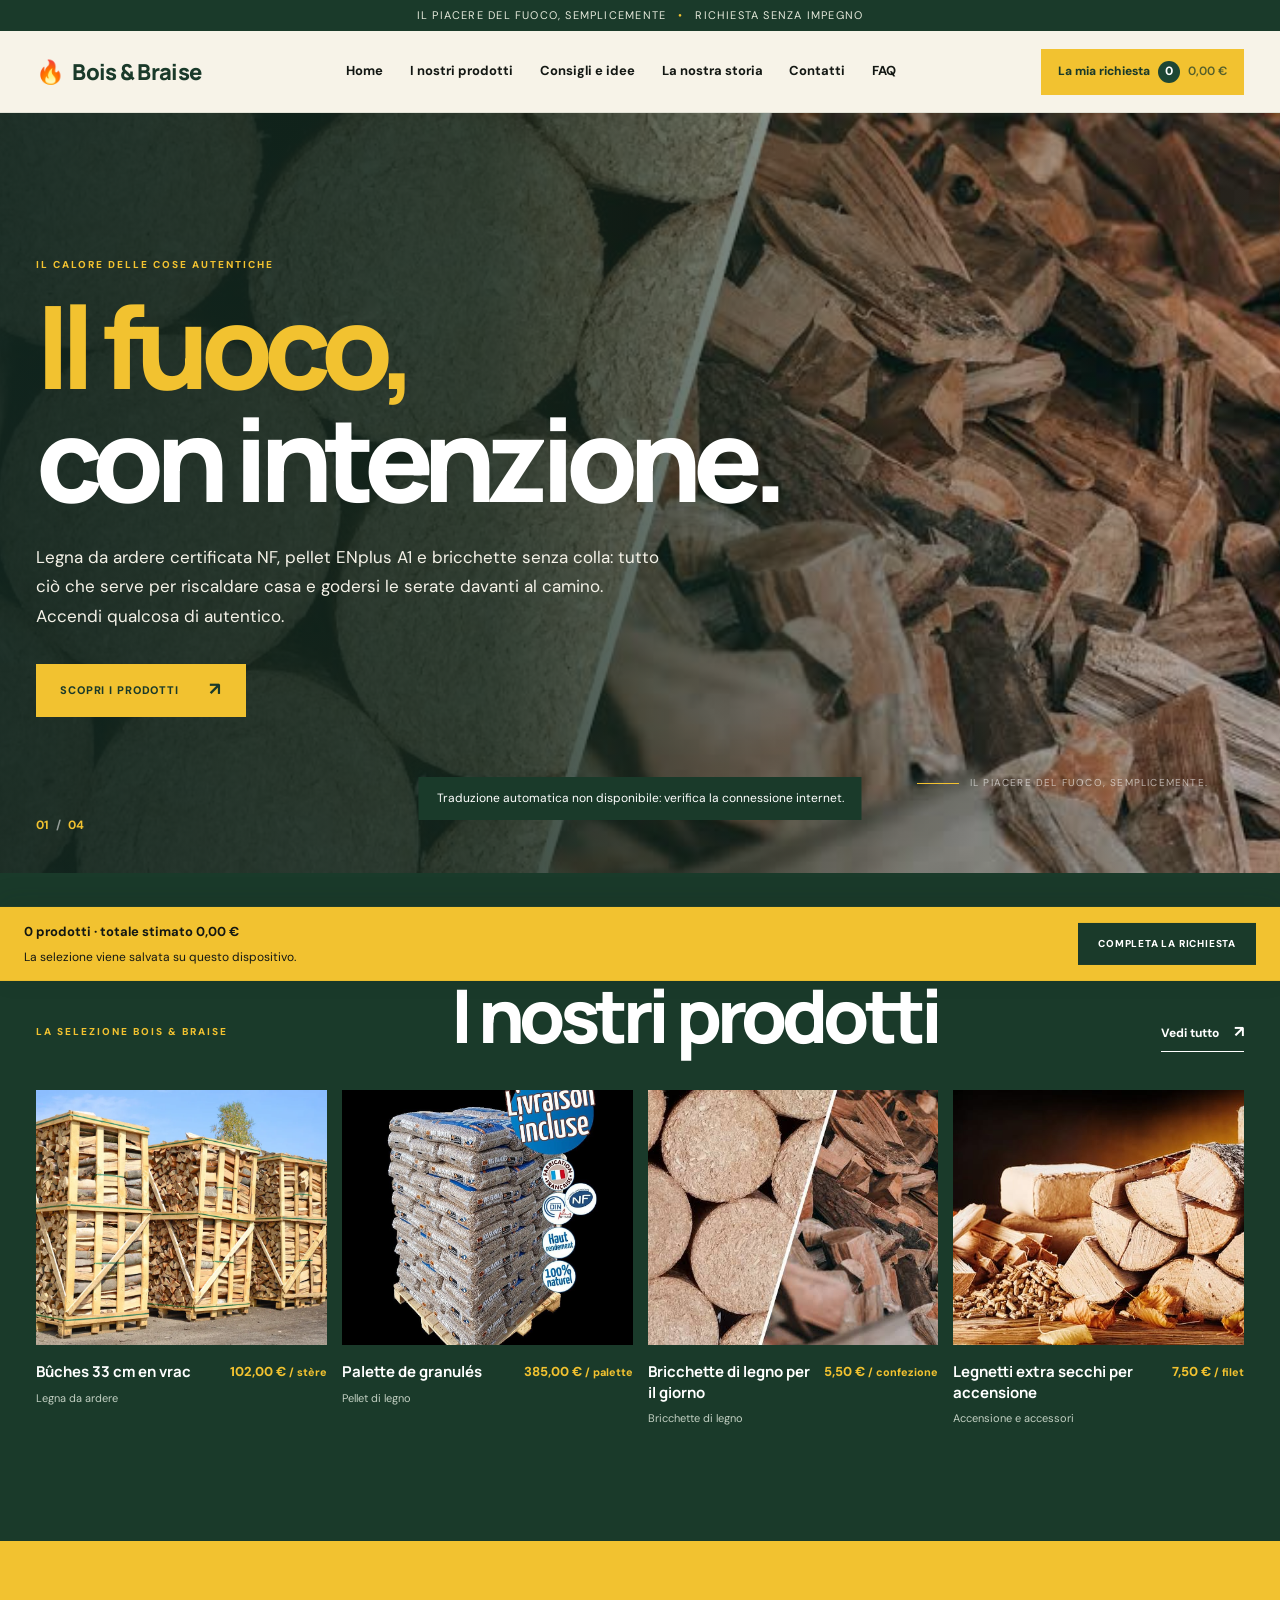
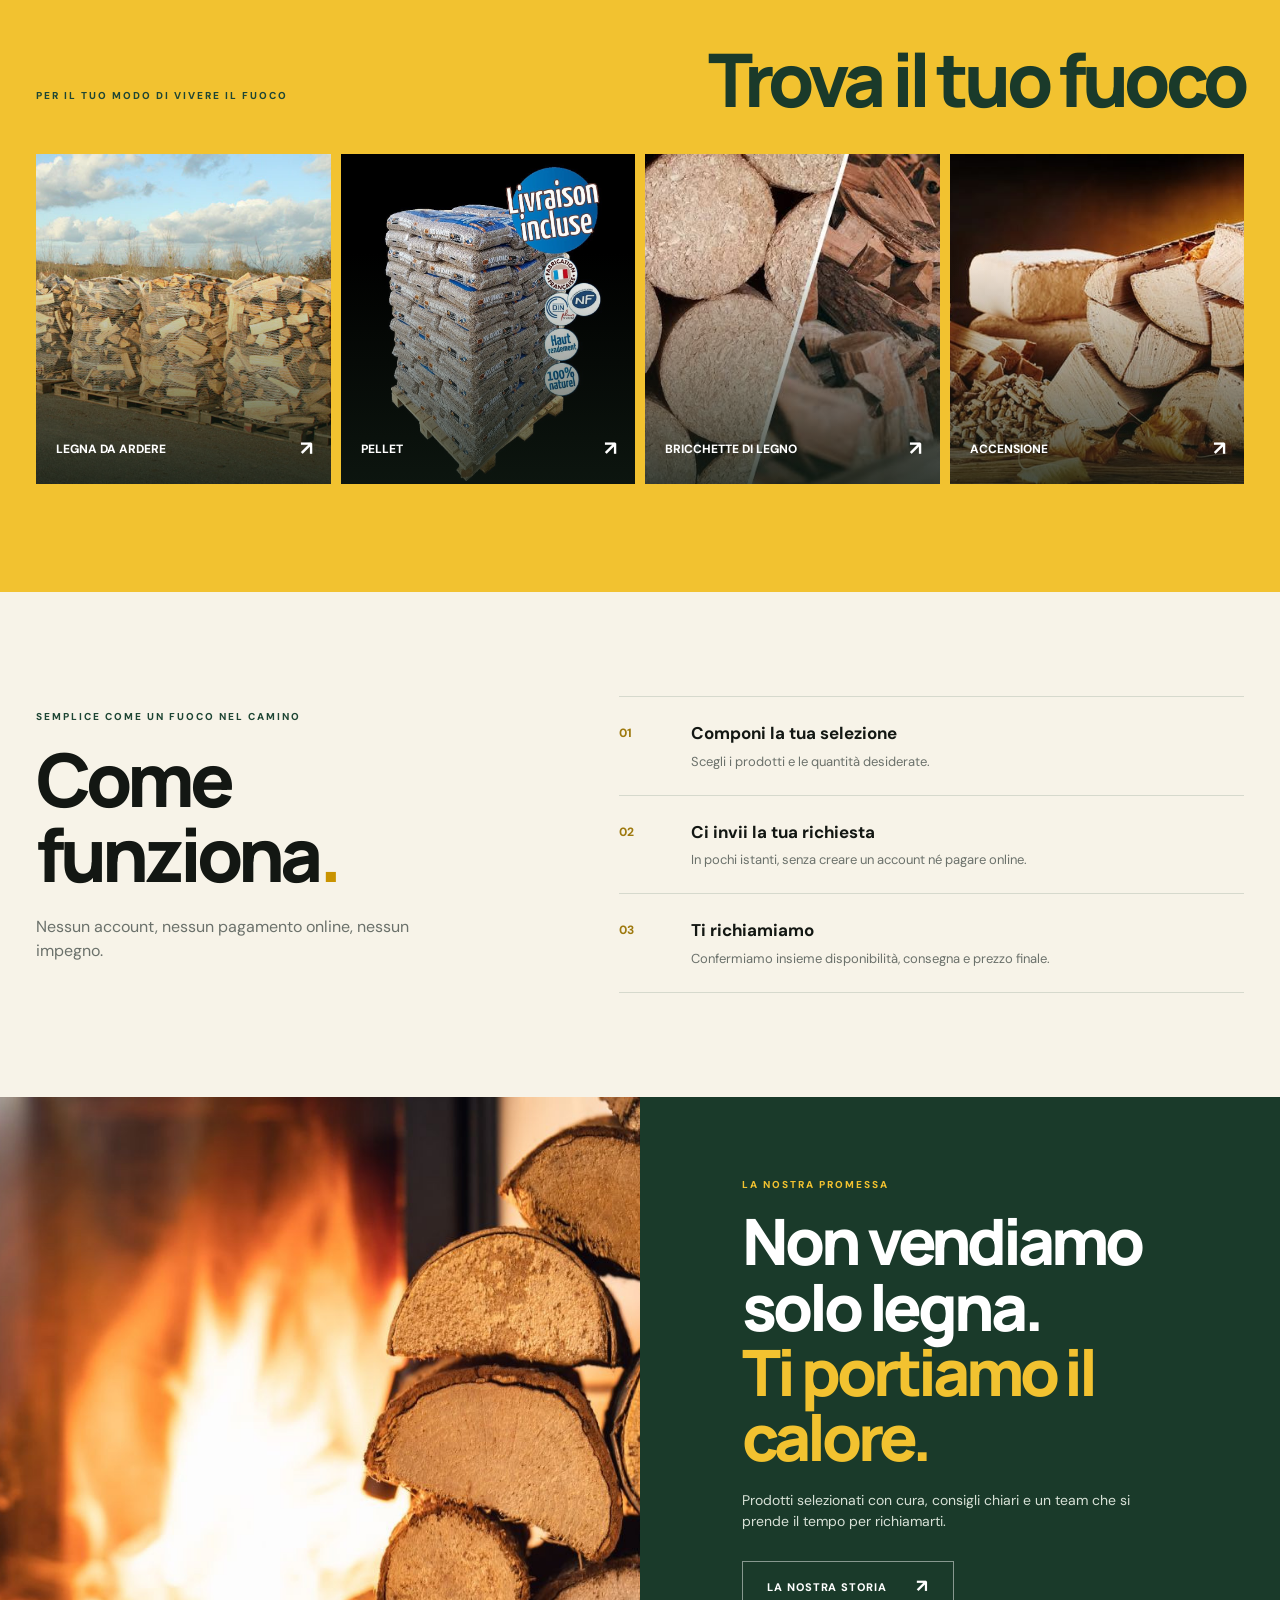
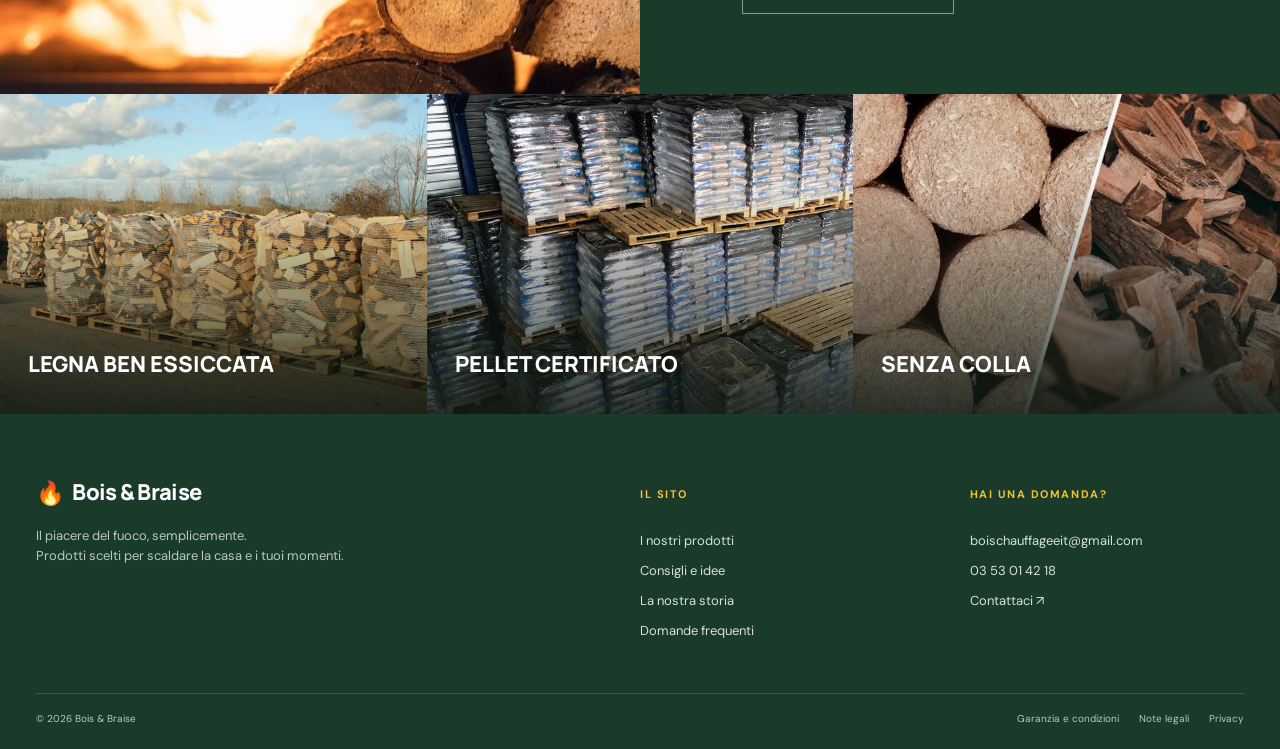
==== index.html @ 017bb66e "Add files via upload" ====
<!doctype html>
<html lang="fr">
<head>
  <meta charset="utf-8">
  <meta name="viewport" content="width=device-width, initial-scale=1">
  <meta name="theme-color" content="#1e4634">
  <meta name="description" content="Bois & Braise : bois de chauffage certifié NF, granulés ENplus A1, bûches densifiées sans colle. Composez votre demande, nous vous rappelons.">
  <title>Bois & Braise — Le feu, avec intention</title>
  <link rel="preconnect" href="https://fonts.googleapis.com">
  <link rel="preconnect" href="https://fonts.gstatic.com" crossorigin>
  <link href="https://fonts.googleapis.com/css2?family=DM+Sans:wght@400;500;600;700;800&family=Manrope:wght@400;500;600;700;800&display=swap" rel="stylesheet">
  <link rel="stylesheet" href="style.css">
</head>
<body data-page="home">
  <div class="announcement">Le bon feu, tout simplement <span>•</span> Demande sans engagement</div>
  <header class="site-header">
    <a class="brand" href="index.html" aria-label="Bois & Braise, accueil"><span class="brand-flame">🔥</span><span>Bois & Braise</span></a>
    <button class="menu-toggle" aria-label="Ouvrir le menu" aria-expanded="false">☰</button>
    <nav class="main-nav" aria-label="Navigation principale">
      <a href="index.html" data-route="home">Accueil</a><a href="catalogue.html" data-route="catalogue">Nos produits</a><a href="conseils.html" data-route="conseils">Conseils & recettes</a><a href="histoire.html" data-route="histoire">Notre histoire</a><a href="contact.html" data-route="contact">Contact</a><a href="faq.html" data-route="faq">FAQ</a>
    </nav>
    <button class="request-button" data-open-request>Ma demande <span data-cart-count>0</span><span class="request-total" data-cart-total>0,00 €</span></button>
  </header>
  <main id="app" data-view="home">
    <section class="home-hero">
      <div class="home-hero-image"></div><div class="home-hero-shade"></div>
      <div class="hero-content wrap">
        <p class="eyebrow eyebrow-yellow">Le goût des choses vraies</p>
        <h1><span>Le feu,</span><br>avec intention.</h1>
        <p class="hero-copy">Bois de chauffage certifié NF, granulés ENplus A1, bûches densifiées sans colle : tout pour chauffer votre maison et profiter de vos soirées au coin du feu. Allumer quelque chose de vrai.</p>
        <a class="button button-yellow" href="catalogue.html">Voir nos produits <span>↗</span></a>
        <div class="hero-note"><span class="hero-note-line"></span>Le bon feu, tout simplement.</div>
      </div>
      <div class="hero-index">01 <span>/</span> 04</div>
    </section>
    <section class="featured-section section-green">
      <div class="wrap">
        <div class="section-heading heading-light"><p class="eyebrow eyebrow-yellow">Sélection Bois & Braise</p><h2>Nos produits</h2><a href="catalogue.html" class="text-link">Tout voir <span>↗</span></a></div>
        <div class="featured-grid" data-featured></div>
      </div>
    </section>
    <section class="categories-section section-yellow">
      <div class="wrap"><div class="section-heading"><p class="eyebrow">Selon votre façon de vivre le feu</p><h2>Trouvez votre feu</h2></div>
        <div class="category-grid">
          <a class="category-tile" href="catalogue.html?categorie=bois"><img src="images/pallettes.jpg" alt="Bûches de bois empilées près d'un feu" loading="lazy"><span>Bois de chauffage <b>↗</b></span></a>
          <a class="category-tile" href="catalogue.html?categorie=granules"><img src="images/10f257ce-9b29-49ee-a8a4-07ee7c95473d.jfif" alt="Granulés de bois en sac" loading="lazy"><span>Granulés <b>↗</b></span></a>
          <a class="category-tile" href="catalogue.html?categorie=densifie"><img src="images/images (9).jfif" alt="Bricchette densificate e legna da ardere" loading="lazy"><span>Bûches densifiées <b>↗</b></span></a>
          <a class="category-tile" href="catalogue.html?categorie=allumage"><img src="images/0f726f19-8251-444e-8aa5-f65d324781d1.jfif" alt="Bois d'allumage sec" loading="lazy"><span>Allumage <b>↗</b></span></a>
        </div>
      </div>
    </section>
    <section class="how-section section-beige"><div class="wrap how-grid"><div><p class="eyebrow">Simple comme un feu de cheminée</p><h2>Comment<br>ça marche<span class="yellow-period">.</span></h2><p class="muted">Aucun compte à créer, aucun paiement en ligne, aucun engagement.</p></div><div class="steps"><article><span>01</span><div><h3>Vous composez votre sélection</h3><p>Choisissez vos produits et les quantités souhaitées.</p></div></article><article><span>02</span><div><h3>Vous nous envoyez votre demande</h3><p>En quelques instants, sans créer de compte ni payer en ligne.</p></div></article><article><span>03</span><div><h3>Nous vous rappelons</h3><p>Nous confirmons ensemble disponibilité, livraison et prix final.</p></div></article></div></div></section>
    <section class="story-band section-green"><div class="story-photo"><img src="images/chene.jpg" alt="Flammes dans une cheminée" loading="lazy"></div><div class="story-copy"><p class="eyebrow eyebrow-yellow">Notre promesse</p><h2>Nous ne vendons pas seulement du bois.<br><span>Nous vous apportons la chaleur.</span></h2><p>Des produits sélectionnés avec soin, des conseils sans détour et une équipe qui prend le temps de vous rappeler.</p><a class="button button-outline" href="histoire.html">Notre histoire <span>↗</span></a></div></section>
    <section class="proof-strip"><article style="--proof-image:url('images/pallettes.jpg')"><span>Bois bien sec</span><p>Un taux d'humidité maîtrisé, pour un feu efficace.</p></article><article style="--proof-image:url('images/05c69ff2-a266-4863-8eaf-58d30fbf2f75.jfif')"><span>Granulés certifiés</span><p>La qualité ENplus A1 pour une chaleur régulière.</p></article><article style="--proof-image:url('images/images (9).jfif')"><span>Sans colle</span><p>Des bûches densifiées pensées pour brûler proprement.</p></article></section>
  </main>
  <footer class="site-footer"><div class="wrap footer-grid"><div class="footer-brand"><a class="brand brand-light" href="index.html"><span class="brand-flame">🔥</span><span>Bois & Braise</span></a><p>Le bon feu, tout simplement.<br>Des produits choisis pour réchauffer vos maisons et vos moments.</p></div><div><h3>Le site</h3><a href="catalogue.html">Nos produits</a><a href="conseils.html">Conseils & recettes</a><a href="histoire.html">Notre histoire</a><a href="faq.html">Questions fréquentes</a></div><div><h3>Une question ?</h3><a href="mailto:boischauffageeit@gmail.com">boischauffageeit@gmail.com</a><a href="tel:+33353014218">03 53 01 42 18</a><a href="contact.html">Nous contacter ↗</a></div></div><div class="wrap footer-bottom"><span>© 2026 Bois & Braise</span><div><a href="garantie.html">Garantie & conditions</a><a href="mentions-legales.html">Mentions légales</a><a href="confidentialite.html">Confidentialité</a></div></div></footer>
  <script src="script.js" defer></script>
</body>
</html>
---- style.css ----
@import url('https://fonts.googleapis.com/css2?family=DM+Sans:wght@400;500;600;700;800&family=Manrope:wght@400;500;600;700;800&display=swap');
:root{--forest:#1e4634;--forest-dark:#1a3a2a;--moss:#315b44;--mustard:#f2c230;--mustard-bright:#f5c242;--beige:#f7f3e8;--beige-deep:#ebe4d3;--white:#fffdf8;--ink:#131713;--muted:#6b716b;--line:#deded3;--serif:'Manrope',sans-serif;--sans:'DM Sans',sans-serif;--shadow:0 12px 36px #15271d18;--wrap:1320px}*{box-sizing:border-box}html{scroll-behavior:smooth;scroll-padding-top:104px}body{margin:0;background:var(--beige);color:var(--ink);font:16px/1.55 var(--sans);-webkit-font-smoothing:antialiased}button,input,select,textarea{font:inherit}button,a{-webkit-tap-highlight-color:transparent}a{color:inherit;text-decoration:none}img{display:block;width:100%;height:auto}.wrap{width:min(var(--wrap),calc(100% - 72px));margin-inline:auto}.announcement{height:31px;background:var(--forest-dark);color:#e5e9db;display:flex;align-items:center;justify-content:center;gap:12px;font-size:11px;letter-spacing:.11em;text-transform:uppercase}.announcement span{color:var(--mustard)}.site-header{height:82px;padding:0 max(36px,calc((100vw - var(--wrap))/2));position:sticky;top:0;z-index:20;background:var(--beige);display:flex;align-items:center;justify-content:space-between;border-bottom:1px solid #1e463419;gap:22px}.brand{display:inline-flex;align-items:center;gap:8px;font:800 22px/1 var(--serif);letter-spacing:-.7px;color:var(--forest-dark);white-space:nowrap}.brand-flame{font-size:23px}.main-nav{display:flex;align-items:center;gap:clamp(15px,2.1vw,33px)}.main-nav a{font-size:13px;font-weight:700;white-space:nowrap;position:relative;padding:8px 0}.main-nav a:after{content:'';position:absolute;bottom:2px;left:0;width:0;height:2px;background:var(--mustard);transition:width .2s}.main-nav a:hover:after,.main-nav a.active:after{width:100%}.request-button{border:0;background:var(--mustard);color:var(--forest-dark);height:46px;padding:0 17px;display:flex;align-items:center;gap:8px;font-size:12px;font-weight:800;cursor:pointer;white-space:nowrap}.request-button [data-cart-count]{min-width:22px;height:22px;border-radius:50%;display:grid;place-items:center;background:var(--forest);color:white}.request-total{font-weight:600;opacity:.72}.menu-toggle{display:none;border:0;background:transparent;font-size:23px;color:var(--forest);cursor:pointer}.home-hero{position:relative;min-height:min(760px,calc(100svh - 113px));background:var(--forest-dark);color:white;overflow:hidden;display:flex;align-items:center}.home-hero-image,.home-hero-shade{position:absolute;inset:0}.home-hero-image{background:url('images/images (9).jfif') center 53%/cover}.home-hero-shade{background:linear-gradient(90deg,#11261fee 0%,#13271dd9 38%,#13271d59 72%,#13271d26 100%)}.hero-content{position:relative;z-index:1;padding-block:100px 112px;animation:rise .75s both}.eyebrow{font-size:10px;font-weight:800;text-transform:uppercase;letter-spacing:.2em;color:var(--forest);margin:0 0 16px}.eyebrow-yellow{color:var(--mustard)}.hero-content h1{font:800 clamp(64px,9vw,132px)/.98 var(--serif);letter-spacing:-.075em;margin:0 0 28px;max-width:900px}.hero-content h1 span{color:var(--mustard)}.hero-copy{font-size:17px;line-height:1.75;color:#f5f2e8;max-width:630px;margin:0 0 32px}.button{min-height:53px;padding:0 24px;display:inline-flex;justify-content:center;align-items:center;gap:30px;font-size:11px;font-weight:800;text-transform:uppercase;letter-spacing:.08em;transition:transform .2s,background .2s}.button:hover{transform:translateY(-2px)}.button-yellow{background:var(--mustard);color:var(--forest-dark)}.button-yellow:hover{background:#ffda5c}.button-outline{border:1px solid #ffffff79;color:white}.button-outline:hover{background:#ffffff12}.button span{font-size:18px}.hero-note{position:absolute;right:36px;bottom:38px;color:#fff9;font-size:10px;text-transform:uppercase;letter-spacing:.12em;display:flex;align-items:center;gap:11px}.hero-note-line{height:1px;width:42px;background:var(--mustard)}.hero-index{position:absolute;bottom:38px;left:max(36px,calc((100vw - var(--wrap))/2));font-size:12px;font-weight:700;color:var(--mustard)}.hero-index span{color:#fff8;margin:0 4px}.section-green{background:var(--forest-dark);color:#fff}.section-yellow{background:var(--mustard);color:var(--forest-dark)}.section-beige{background:var(--beige)}.featured-section,.categories-section,.how-section{padding:104px 0}.section-heading{display:flex;align-items:end;justify-content:space-between;gap:20px;margin-bottom:38px}.section-heading h2,.how-grid h2,.story-copy h2,.page-title{font:800 clamp(40px,6vw,74px)/1.02 var(--serif);letter-spacing:-.065em;margin:0}.heading-light h2{color:#fff}.section-heading .eyebrow{margin-bottom:13px}.text-link{font-weight:800;font-size:12px;border-bottom:1px solid currentColor;padding-bottom:7px}.text-link span{margin-left:12px;font-size:16px}.featured-grid{display:grid;grid-template-columns:repeat(4,minmax(0,1fr));gap:15px}.feature-card{display:flex;flex-direction:column;min-width:0}.feature-image{height:255px;overflow:hidden;background:#d9d4c7}.feature-image img{height:100%;object-fit:cover;transition:transform .6s}.feature-card:hover img{transform:scale(1.045)}.feature-card-info{padding:17px 0 3px;display:flex;justify-content:space-between;align-items:start;gap:12px}.feature-card h3{margin:0;color:white;font:700 15px/1.35 var(--serif)}.feature-price{color:var(--mustard);font-size:13px;font-weight:800;white-space:nowrap}.feature-card p{color:#c3d0c3;font-size:11px;margin:7px 0}.categories-section{padding:100px 0 108px}.category-grid{display:grid;grid-template-columns:repeat(4,minmax(0,1fr));gap:10px;margin-top:38px}.category-tile{height:330px;position:relative;overflow:hidden;background:var(--forest)}.category-tile:after{content:'';position:absolute;inset:30% 0 0;background:linear-gradient(transparent,#101b13c9)}.category-tile img{height:100%;object-fit:cover;transition:transform .55s}.category-tile:hover img{transform:scale(1.05)}.category-tile span{position:absolute;left:20px;right:18px;bottom:20px;z-index:1;display:flex;justify-content:space-between;align-items:center;text-transform:uppercase;font-size:12px;font-weight:800;color:#fff}.category-tile b{font-size:20px}.how-grid{display:grid;grid-template-columns:.85fr 1.15fr;gap:10%;align-items:center}.how-grid h2{margin-bottom:23px}.yellow-period{color:#c99300}.muted{color:var(--muted);max-width:390px}.steps article{display:grid;grid-template-columns:55px 1fr;gap:17px;padding:23px 0;border-bottom:1px solid #1e463426}.steps article:first-child{border-top:1px solid #1e463426}.steps article>span{font-size:12px;font-weight:800;color:#9e790e;padding-top:4px}.steps h3{font-size:17px;margin:0 0 5px}.steps p{font-size:13px;color:var(--muted);margin:0}.story-band{display:grid;grid-template-columns:1fr 1fr;min-height:570px}.story-photo{min-height:480px;overflow:hidden}.story-photo img{height:100%;object-fit:cover}.story-copy{padding:80px clamp(35px,8vw,130px);align-self:center}.story-copy h2{font-size:clamp(37px,5vw,64px);color:white;margin-bottom:20px}.story-copy h2 span{color:var(--mustard)}.story-copy>p:not(.eyebrow){color:#d8e1d7;font-size:14px;max-width:440px;margin:0 0 28px}.proof-strip{display:grid;grid-template-columns:repeat(3,1fr)}.proof-strip article{min-height:320px;padding:28px;display:flex;flex-direction:column;justify-content:end;color:#fff;position:relative;isolation:isolate;overflow:hidden;background:#1a3a2a}.proof-strip article:before,.proof-strip article:after{content:'';position:absolute;inset:0;z-index:-1}.proof-strip article:before{background:var(--proof-image) center/cover;transition:transform .5s}.proof-strip article:after{background:linear-gradient(0deg,#101911dc,#10191108 72%)}.proof-strip article:hover:before{transform:scale(1.04)}.proof-strip span{font:800 22px var(--serif);text-transform:uppercase}.proof-strip p{margin:7px 0 0;max-height:0;opacity:0;overflow:hidden;transition:.25s;font-size:13px}.proof-strip article:hover p{max-height:55px;opacity:1}.site-footer{background:var(--forest-dark);color:#e1e9df;padding:67px 0 22px}.footer-grid{display:grid;grid-template-columns:2fr 1fr 1fr;gap:55px;padding-bottom:52px}.brand-light{color:#fff}.footer-brand p{color:#bac9bb;font-size:13px;max-width:330px;margin-top:17px}.footer-grid h3{font-size:11px;letter-spacing:.14em;text-transform:uppercase;color:var(--mustard);margin:5px 0 18px}.footer-grid>div:not(:first-child){display:flex;flex-direction:column;align-items:start;gap:10px}.footer-grid a:not(.brand){font-size:13px;color:#d7e1d7}.footer-grid a:hover,.footer-bottom a:hover{color:var(--mustard)}.footer-bottom{border-top:1px solid #ffffff27;padding-top:17px;display:flex;justify-content:space-between;gap:15px;font-size:10px;color:#bcc8bc}.footer-bottom>div{display:flex;gap:20px;flex-wrap:wrap}.page-hero{padding:84px 0 64px;background:var(--forest-dark);color:white}.page-hero .wrap{position:relative}.page-title{font-size:clamp(48px,7vw,86px);max-width:900px}.page-title em{color:var(--mustard);font-style:normal}.page-intro{max-width:580px;color:#d2ded2;font-size:15px;margin-top:18px}.catalogue-layout{display:grid;grid-template-columns:240px 1fr;gap:46px;padding:58px 0 90px}.catalogue-filter{align-self:start;position:sticky;top:110px}.filter-title{font:800 24px var(--serif);margin:0 0 24px}.filter-group{padding:0 0 23px;margin-bottom:23px;border-bottom:1px solid var(--line)}.filter-group h3{font-size:10px;letter-spacing:.16em;text-transform:uppercase;margin:0 0 14px}.filter-options{display:grid;gap:8px}.filter-chip{padding:9px 10px;border:0;background:transparent;text-align:left;cursor:pointer;font-size:13px;color:#515b53}.filter-chip.active,.filter-chip:hover{background:var(--forest);color:white}.range-row{display:flex;justify-content:space-between;font-size:12px;font-weight:700;margin-bottom:10px}.catalogue-filter input[type=range]{width:100%;accent-color:var(--forest)}.catalogue-tools{display:flex;justify-content:space-between;align-items:center;margin-bottom:19px;color:var(--muted);font-size:12px}.catalogue-tools select{background:transparent;border:0;border-bottom:1px solid var(--forest);padding:8px 22px 8px 5px;color:var(--ink);font-weight:700}.product-grid{display:grid;grid-template-columns:repeat(3,minmax(0,1fr));gap:16px}.product-card{background:var(--white);min-width:0;position:relative;overflow:hidden}.product-photo{height:235px;position:relative;overflow:hidden;background:#d9d4c7}.product-photo img{height:100%;object-fit:cover;transition:transform .5s}.product-card:hover .product-photo img{transform:scale(1.04)}.product-badge{position:absolute;left:12px;top:12px;background:var(--mustard);color:var(--forest-dark);padding:6px 9px;font-size:9px;font-weight:800;letter-spacing:.07em;text-transform:uppercase}.product-info{padding:15px 15px 17px}.product-info h3{font:700 15px/1.35 var(--serif);margin:0 0 5px;min-height:41px}.product-meta{color:var(--muted);font-size:11px;min-height:17px}.product-bottom{display:flex;justify-content:space-between;align-items:center;gap:8px;margin-top:13px}.product-price{font-size:14px;font-weight:800;color:var(--forest)}.product-price small{font-size:10px;font-weight:600;color:var(--muted)}.add-product{border:1px solid var(--forest);background:transparent;color:var(--forest);font-size:10px;font-weight:800;text-transform:uppercase;letter-spacing:.04em;padding:9px 10px;cursor:pointer}.add-product:hover,.add-product.in-cart{background:var(--forest);color:white}.card-quantity{display:none;align-items:center;gap:8px;color:var(--forest);font-weight:800;font-size:12px}.card-quantity.visible{display:flex}.card-quantity button{height:27px;width:27px;border:1px solid var(--forest);background:transparent;color:var(--forest);cursor:pointer}.catalogue-empty{grid-column:1/-1;padding:80px 20px;text-align:center;color:var(--muted)}.catalogue-loved{padding:76px 0;background:var(--mustard)}.catalogue-loved h2{font:800 45px var(--serif);letter-spacing:-.06em;margin:0 0 12px}.catalogue-loved p{max-width:550px}.calculator-area{padding:90px 0}.calculator-grid{display:grid;grid-template-columns:1fr 1fr;gap:16px}.calculator-card{padding:28px;background:var(--white);border:1px solid var(--line)}.calculator-card h3{font:800 24px var(--serif);margin:0 0 14px}.calculator-card label{display:block;font-size:11px;font-weight:800;margin:18px 0 6px}.calculator-card input,.calculator-card select,.contact-form input,.contact-form textarea{width:100%;min-height:45px;padding:10px 12px;background:white;border:1px solid #cfd3ca;color:var(--ink)}.calculator-result{padding:15px;margin-top:17px;background:var(--beige);font-weight:700;color:var(--forest)}.calculator-card .button{border:0;margin-top:15px;cursor:pointer}.article-grid{display:grid;grid-template-columns:repeat(3,1fr);gap:17px;padding:50px 0 90px}.article-card{background:var(--white)}.article-card img{height:230px;object-fit:cover}.article-card div{padding:20px}.article-card small{color:#967500;text-transform:uppercase;font-size:9px;font-weight:800;letter-spacing:.12em}.article-card h3{font:800 20px/1.25 var(--serif);margin:9px 0 17px}.article-card a{font-size:11px;font-weight:800;text-transform:uppercase;border-bottom:1px solid var(--mustard);padding-bottom:4px}.article-view{max-width:860px;padding:60px 0 90px}.article-view img{height:min(55vw,480px);object-fit:cover;margin:25px 0}.article-view p{line-height:1.85;color:#424943}.article-recent{background:var(--beige-deep);padding:40px}.article-recent h2{font:800 27px var(--serif)}.history-hero{background:var(--forest-dark);color:white;padding:90px 0}.history-hero h1{font:800 clamp(48px,7vw,90px)/1 var(--serif);letter-spacing:-.07em;max-width:900px;margin:0}.history-hero h1 em{font-style:normal;color:var(--mustard)}.history-hero p{max-width:560px;color:#dce7dc}.history-image{height:550px;object-fit:cover}.stat-band{display:grid;grid-template-columns:repeat(4,1fr);background:var(--mustard);padding:34px max(36px,calc((100vw - var(--wrap))/2));gap:18px}.stat-band strong{display:block;font:800 34px var(--serif)}.stat-band span{font-size:10px;font-weight:800;text-transform:uppercase;letter-spacing:.12em}.history-sections{padding:80px 0;display:grid;grid-template-columns:repeat(2,1fr);gap:40px}.history-sections article{padding:25px 0;border-top:1px solid var(--line)}.history-sections h2{font:800 27px var(--serif)}.history-sections p{color:var(--muted);line-height:1.8}.contact-layout{display:grid;grid-template-columns:.7fr 1.3fr;gap:10%;padding:65px 0 100px}.contact-aside{background:var(--forest);color:#fff;padding:34px;height:max-content}.contact-aside h2{font:800 31px var(--serif)}.contact-aside p{color:#d0dfd1;font-size:14px}.contact-aside a{color:var(--mustard);display:block;margin:18px 0;font-weight:700}.contact-form{display:grid;grid-template-columns:1fr 1fr;gap:16px}.contact-form .full{grid-column:1/-1}.contact-form label{display:block;font-size:11px;font-weight:800;margin-bottom:6px}.contact-form textarea{min-height:130px;resize:vertical}.contact-form .button{border:0;cursor:pointer;grid-column:1/-1;justify-self:start}.form-confirm{display:none;background:#dcebdc;color:var(--forest);padding:15px;margin-bottom:18px;font-size:13px;font-weight:700}.form-confirm.visible{display:block}.faq-layout{display:grid;grid-template-columns:220px 1fr;gap:60px;padding:58px 0 80px}.faq-categories{display:grid;gap:5px;align-content:start}.faq-categories button{border:0;background:transparent;text-align:left;padding:12px;font-weight:700;font-size:12px;cursor:pointer}.faq-categories button.active{background:var(--forest);color:#fff}.faq-item{border-top:1px solid var(--line)}.faq-item:last-child{border-bottom:1px solid var(--line)}.faq-question{width:100%;padding:20px 4px;border:0;background:none;text-align:left;font-weight:800;display:flex;justify-content:space-between;gap:15px;cursor:pointer}.faq-answer{display:none;color:var(--muted);font-size:13px;padding:0 40px 18px 4px;max-width:700px}.faq-item.open .faq-answer{display:block}.faq-question span:last-child{color:#a38000;font-size:20px}.faq-contact{background:var(--mustard);padding:44px;text-align:center}.faq-contact h2{font:800 34px var(--serif);margin:0 0 16px}.legal-copy{max-width:900px;padding:55px 0 90px}.legal-copy h2{font:800 23px var(--serif);margin-top:32px}.legal-copy p{color:var(--muted);line-height:1.8}.request-bar{position:fixed;z-index:25;bottom:0;left:0;right:0;background:var(--mustard);padding:12px max(24px,calc((100vw - var(--wrap))/2));display:flex;justify-content:space-between;align-items:center;gap:20px;box-shadow:0 -6px 24px #17261d25;transform:translateY(110%);transition:transform .25s}.request-bar.visible{transform:translateY(0)}.request-bar strong{font-size:13px}.request-bar span{font-size:12px}.request-bar button{border:0;background:var(--forest-dark);color:white;padding:13px 20px;font-size:10px;font-weight:800;text-transform:uppercase;letter-spacing:.08em;cursor:pointer}.request-overlay{position:fixed;inset:0;background:#101b13a8;z-index:50;display:none;align-items:stretch;justify-content:flex-end}.request-overlay.open{display:flex}.request-panel{background:var(--beige);width:min(560px,100%);height:100%;overflow:auto;padding:28px clamp(20px,4vw,42px);animation:slide-in .25s both}.request-panel-head{display:flex;justify-content:space-between;align-items:center;border-bottom:1px solid var(--line);padding-bottom:18px}.request-panel-head h2{font:800 32px var(--serif);margin:0}.close-request{border:0;background:transparent;font-size:25px;cursor:pointer}.request-lines{padding:13px 0}.request-line{display:grid;grid-template-columns:1fr auto;gap:12px;padding:14px 0;border-bottom:1px solid var(--line)}.request-line h3{font:700 14px var(--serif);margin:0}.request-line p{font-size:11px;color:var(--muted);margin:4px 0}.request-line-controls{display:flex;align-items:center;gap:9px}.request-line-controls button{width:26px;height:26px;border:1px solid var(--forest);background:transparent;color:var(--forest);cursor:pointer}.request-line-controls .remove-line{border:0;width:auto;color:#8b3422;font-size:10px}.request-summary{display:flex;justify-content:space-between;padding:18px 0;font-weight:800;border-top:1px solid var(--ink)}.request-empty{color:var(--muted);padding:35px 0}.request-panel .contact-form{margin-top:17px}.request-panel .request-actions{display:flex;justify-content:space-between;align-items:center}.clear-request{border:0;background:none;text-decoration:underline;color:#8b3422;cursor:pointer;font-size:11px}.toast{position:fixed;z-index:60;bottom:80px;left:50%;transform:translate(-50%,20px);padding:12px 18px;background:var(--forest-dark);color:white;font-size:12px;opacity:0;transition:.2s;pointer-events:none}.toast.visible{opacity:1;transform:translate(-50%,0)}.fade-in{animation:rise .45s both}@keyframes rise{from{opacity:0;transform:translateY(15px)}to{opacity:1;transform:translateY(0)}}@keyframes slide-in{from{transform:translateX(22px);opacity:.7}to{transform:translateX(0);opacity:1}}@media(max-width:1050px){.main-nav{gap:13px}.main-nav a{font-size:11px}.site-header{padding-inline:24px}.product-grid{grid-template-columns:repeat(2,minmax(0,1fr))}.featured-grid{grid-template-columns:repeat(2,1fr)}.feature-image{height:290px}.catalogue-layout{grid-template-columns:210px 1fr;gap:25px}}@media(max-width:760px){.wrap{width:calc(100% - 40px)}.announcement{font-size:9px;height:28px}.site-header{height:69px;padding:0 18px;gap:10px}.brand{font-size:20px}.menu-toggle{display:block;margin-left:auto}.main-nav{display:none;position:absolute;top:69px;left:0;right:0;padding:13px 20px 20px;background:var(--beige);border-bottom:1px solid var(--line);align-items:stretch;flex-direction:column;gap:3px}.main-nav.open{display:flex}.main-nav a{padding:10px 0;font-size:13px}.request-button{height:40px;padding:0 10px;font-size:10px;gap:6px}.request-total{display:none}.home-hero{min-height:calc(100svh - 97px)}.home-hero-image{background-position:57% center}.home-hero-shade{background:linear-gradient(90deg,#11261feF,#13271da6 76%,#13271d62)}.hero-content{padding-block:80px 115px}.hero-content h1{font-size:clamp(59px,16vw,96px)}.hero-copy{font-size:14px;max-width:520px}.hero-note{display:none}.hero-index{left:20px;bottom:22px}.featured-section,.categories-section,.how-section{padding:70px 0}.section-heading{align-items:start;flex-direction:column;margin-bottom:26px}.section-heading h2,.how-grid h2{font-size:50px}.featured-grid{gap:21px 12px}.feature-image{height:210px}.feature-card-info{display:block}.feature-card h3{font-size:13px}.feature-price{display:block;margin-top:5px}.category-grid{grid-template-columns:repeat(2,1fr);gap:8px;margin-top:25px}.category-tile{height:230px}.category-tile span{left:12px;right:10px;bottom:13px;font-size:9px}.how-grid{grid-template-columns:1fr;gap:30px}.steps article{grid-template-columns:38px 1fr;padding:18px 0}.steps h3{font-size:15px}.story-band{grid-template-columns:1fr}.story-photo{min-height:320px;height:55vw}.story-copy{padding:48px 20px 58px}.story-copy h2{font-size:43px}.proof-strip article{min-height:200px;padding:15px}.proof-strip span{font-size:16px}.proof-strip p{font-size:10px;max-height:60px;opacity:1}.footer-grid{grid-template-columns:1fr 1fr;gap:32px 18px}.footer-brand{grid-column:1/-1}.footer-bottom{flex-direction:column}.footer-bottom>div{gap:12px}.page-hero{padding:60px 0 42px}.page-title{font-size:54px}.page-intro{font-size:13px}.catalogue-layout{display:block;padding:28px 0 70px}.catalogue-filter{position:static;margin-bottom:20px}.filter-title{font-size:20px;margin-bottom:12px}.filter-options{display:flex;overflow:auto;padding-bottom:3px}.filter-chip{white-space:nowrap;font-size:10px;padding:8px}.filter-group{padding-bottom:13px;margin-bottom:12px}.catalogue-tools{margin-bottom:13px}.product-grid{grid-template-columns:repeat(2,minmax(0,1fr));gap:9px}.product-photo{height:170px}.product-info{padding:12px 10px}.product-info h3{font-size:12px;min-height:48px}.product-bottom{align-items:start;flex-direction:column;margin-top:10px}.product-price{font-size:13px}.add-product{width:100%;font-size:9px;padding:9px 5px}.catalogue-loved{padding:53px 0}.catalogue-loved h2{font-size:36px}.calculator-area{padding:60px 0}.calculator-grid{grid-template-columns:1fr}.calculator-card{padding:22px}.article-grid{grid-template-columns:1fr 1fr;gap:10px;padding:35px 0 60px}.article-card img{height:165px}.article-card div{padding:13px}.article-card h3{font-size:15px}.article-card small{font-size:8px}.history-hero{padding:65px 0}.history-hero h1{font-size:56px}.history-image{height:330px}.stat-band{grid-template-columns:1fr 1fr;padding:24px 20px;gap:20px}.stat-band strong{font-size:28px}.history-sections{grid-template-columns:1fr;gap:5px;padding-block:55px}.contact-layout{grid-template-columns:1fr;gap:24px;padding:35px 0 70px}.contact-form{grid-template-columns:1fr}.contact-form .full{grid-column:auto}.faq-layout{grid-template-columns:1fr;gap:25px;padding:32px 0 55px}.faq-categories{display:flex;overflow:auto}.faq-categories button{white-space:nowrap}.faq-question{font-size:13px}.faq-contact{padding:33px 20px}.faq-contact h2{font-size:28px}.request-bar{padding:10px 15px}.request-bar strong{font-size:11px}.request-bar span{font-size:10px}.request-bar button{padding:12px 13px;font-size:9px}.request-panel{padding:21px 18px}.request-panel-head h2{font-size:27px}.request-panel .contact-form{grid-template-columns:1fr}.request-panel .contact-form .full{grid-column:auto}.request-panel .contact-form .button{grid-column:auto}.request-panel .request-actions{align-items:start;gap:10px;flex-direction:column}.legal-copy{padding:35px 0 65px}}@media(prefers-reduced-motion:reduce){*,*:before,*:after{scroll-behavior:auto!important;animation-duration:.01ms!important;transition-duration:.01ms!important}}
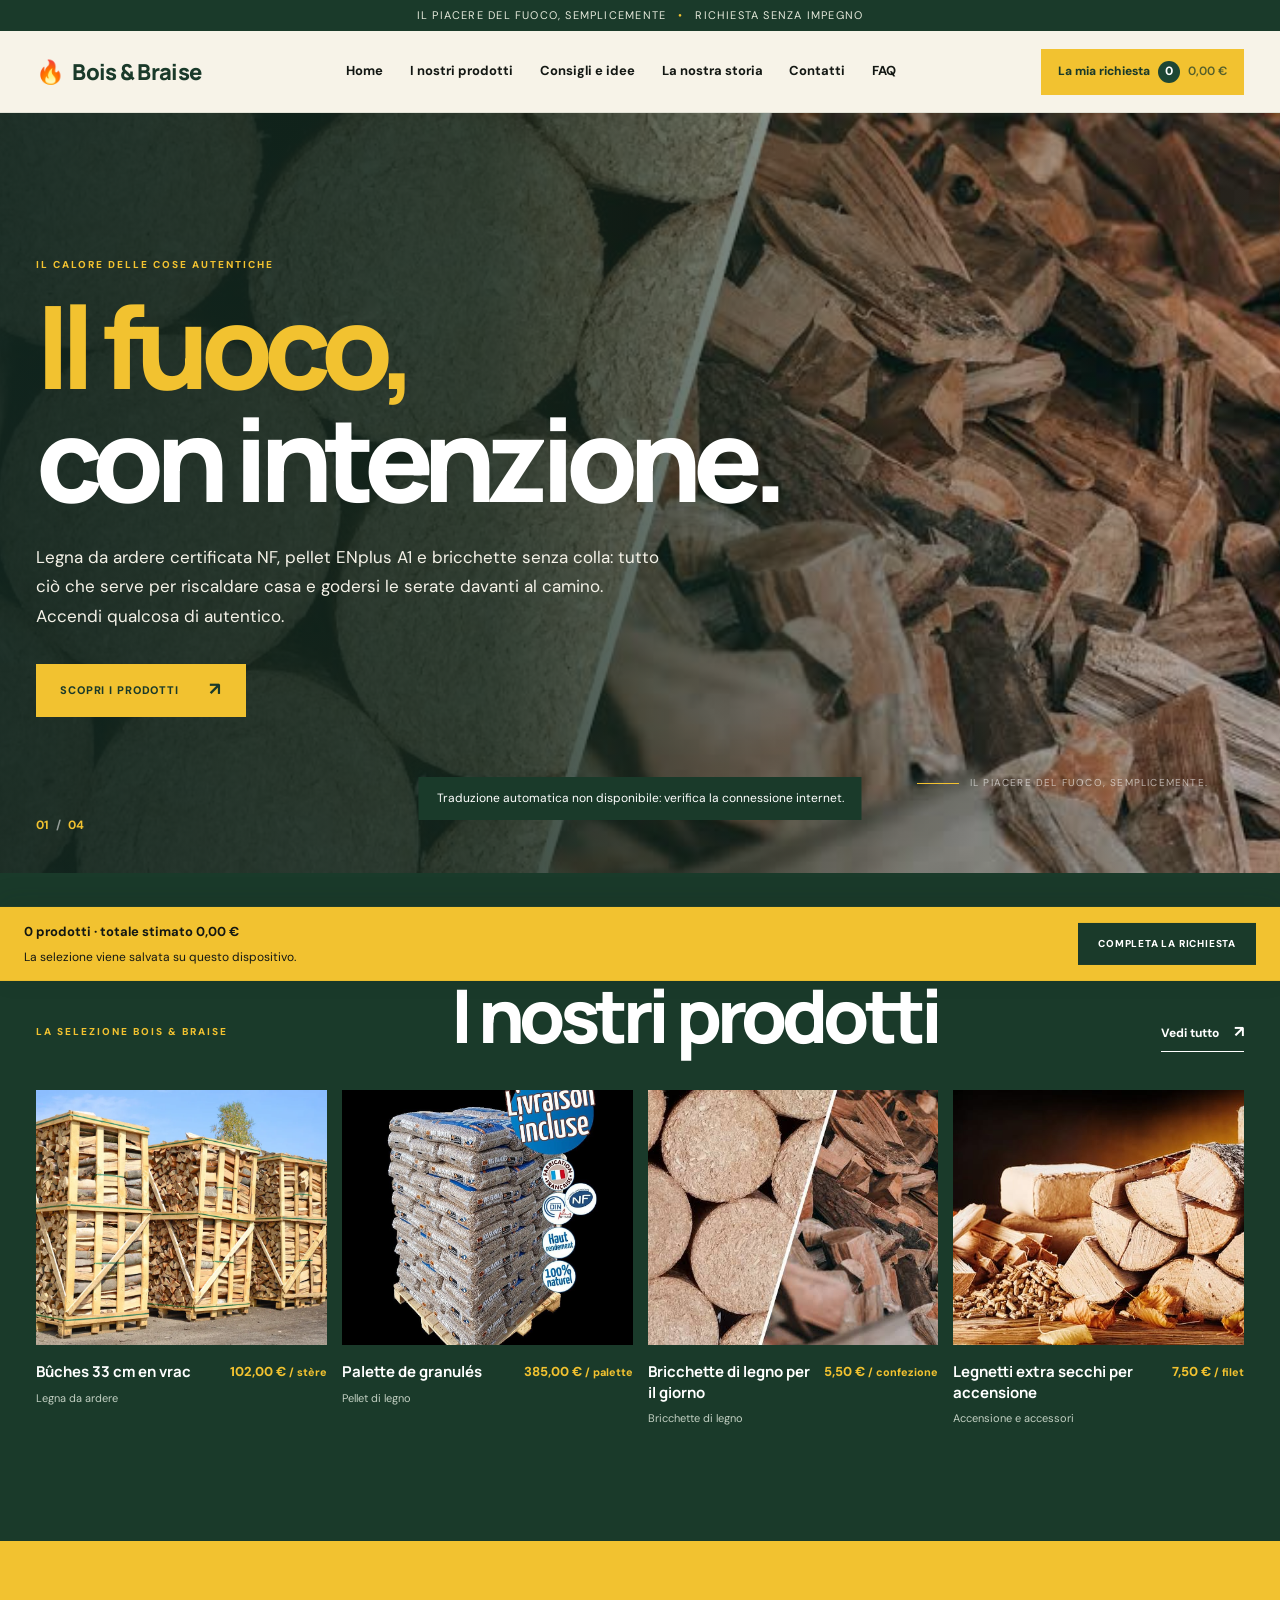
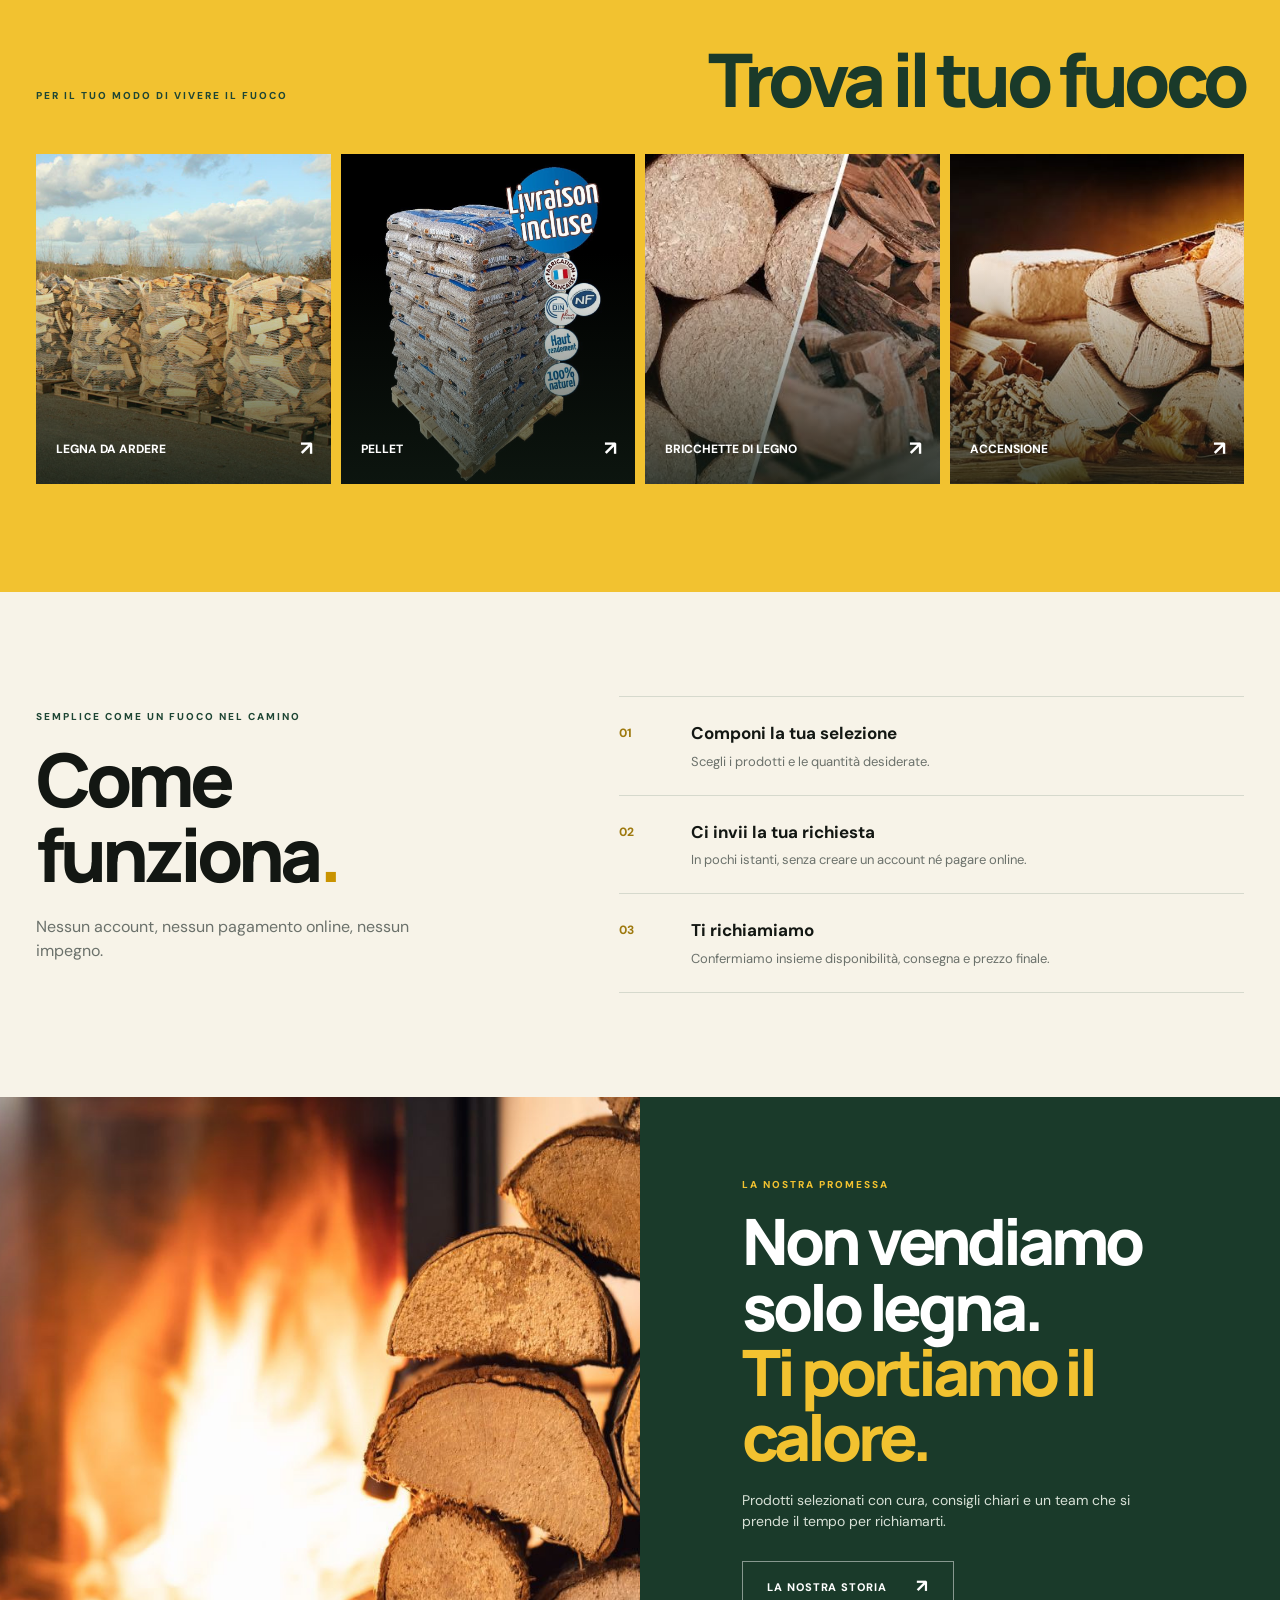
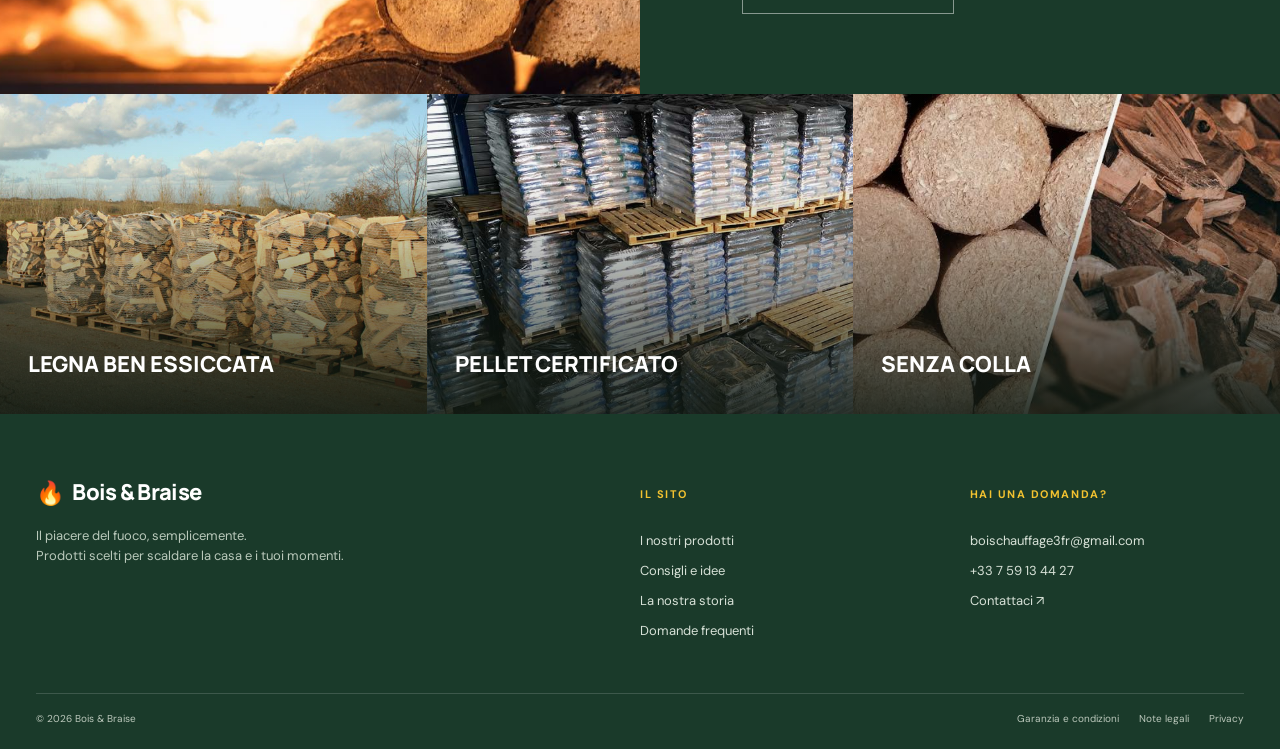
==== commit e1bbf997: "Update index.html" ====
--- a/index.html
+++ b/index.html
@@ -53,7 +53,7 @@
     <section class="story-band section-green"><div class="story-photo"><img src="images/chene.jpg" alt="Flammes dans une cheminée" loading="lazy"></div><div class="story-copy"><p class="eyebrow eyebrow-yellow">Notre promesse</p><h2>Nous ne vendons pas seulement du bois.<br><span>Nous vous apportons la chaleur.</span></h2><p>Des produits sélectionnés avec soin, des conseils sans détour et une équipe qui prend le temps de vous rappeler.</p><a class="button button-outline" href="histoire.html">Notre histoire <span>↗</span></a></div></section>
     <section class="proof-strip"><article style="--proof-image:url('images/pallettes.jpg')"><span>Bois bien sec</span><p>Un taux d'humidité maîtrisé, pour un feu efficace.</p></article><article style="--proof-image:url('images/05c69ff2-a266-4863-8eaf-58d30fbf2f75.jfif')"><span>Granulés certifiés</span><p>La qualité ENplus A1 pour une chaleur régulière.</p></article><article style="--proof-image:url('images/images (9).jfif')"><span>Sans colle</span><p>Des bûches densifiées pensées pour brûler proprement.</p></article></section>
   </main>
-  <footer class="site-footer"><div class="wrap footer-grid"><div class="footer-brand"><a class="brand brand-light" href="index.html"><span class="brand-flame">🔥</span><span>Bois & Braise</span></a><p>Le bon feu, tout simplement.<br>Des produits choisis pour réchauffer vos maisons et vos moments.</p></div><div><h3>Le site</h3><a href="catalogue.html">Nos produits</a><a href="conseils.html">Conseils & recettes</a><a href="histoire.html">Notre histoire</a><a href="faq.html">Questions fréquentes</a></div><div><h3>Une question ?</h3><a href="mailto:boischauffageeit@gmail.com">boischauffageeit@gmail.com</a><a href="tel:+33353014218">03 53 01 42 18</a><a href="contact.html">Nous contacter ↗</a></div></div><div class="wrap footer-bottom"><span>© 2026 Bois & Braise</span><div><a href="garantie.html">Garantie & conditions</a><a href="mentions-legales.html">Mentions légales</a><a href="confidentialite.html">Confidentialité</a></div></div></footer>
+  <footer class="site-footer"><div class="wrap footer-grid"><div class="footer-brand"><a class="brand brand-light" href="index.html"><span class="brand-flame">🔥</span><span>Bois & Braise</span></a><p>Le bon feu, tout simplement.<br>Des produits choisis pour réchauffer vos maisons et vos moments.</p></div><div><h3>Le site</h3><a href="catalogue.html">Nos produits</a><a href="conseils.html">Conseils & recettes</a><a href="histoire.html">Notre histoire</a><a href="faq.html">Questions fréquentes</a></div><div><h3>Une question ?</h3><a href="mailto:boischauffage3fr@gmail.com">boischauffage3fr@gmail.com</a><a href="tel:+33353014218">+33 7 59 13 44 27</a><a href="contact.html">Nous contacter ↗</a></div></div><div class="wrap footer-bottom"><span>© 2026 Bois & Braise</span><div><a href="garantie.html">Garantie & conditions</a><a href="mentions-legales.html">Mentions légales</a><a href="confidentialite.html">Confidentialité</a></div></div></footer>
   <script src="script.js" defer></script>
 </body>
 </html>
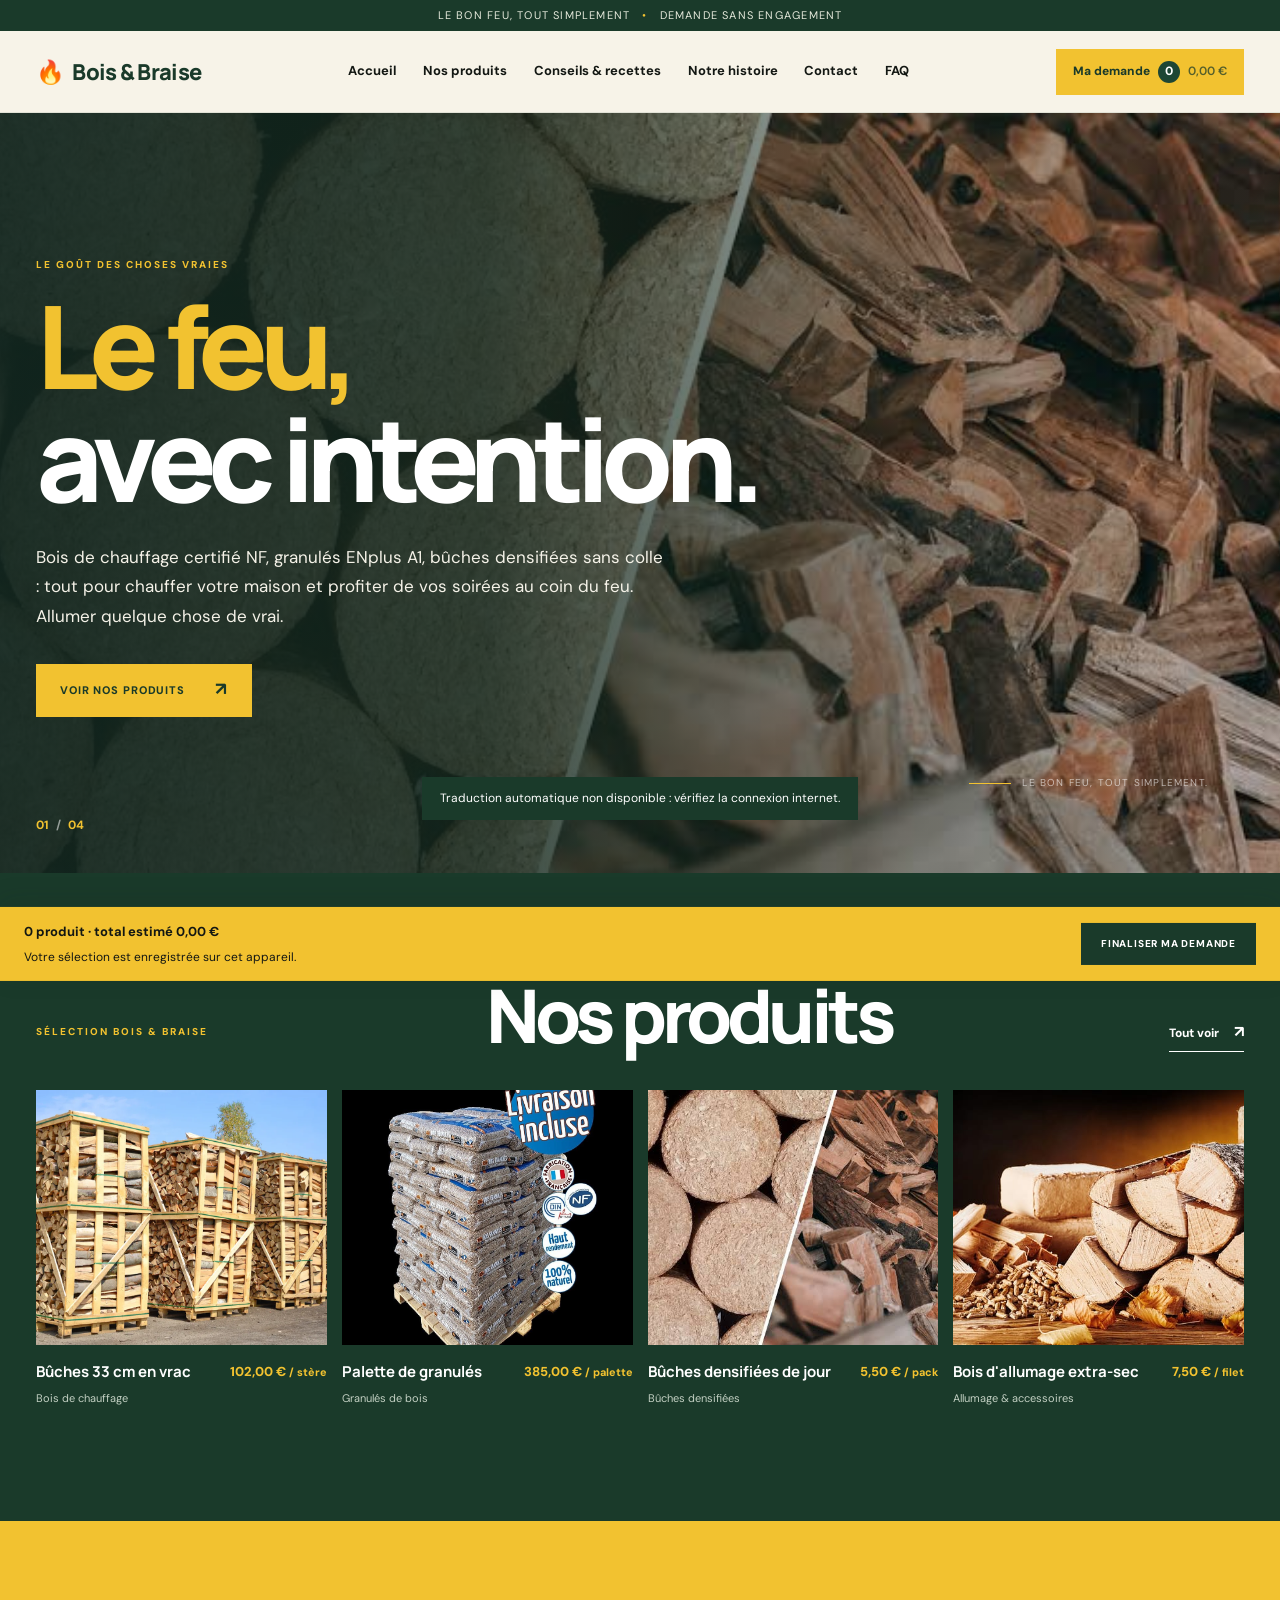
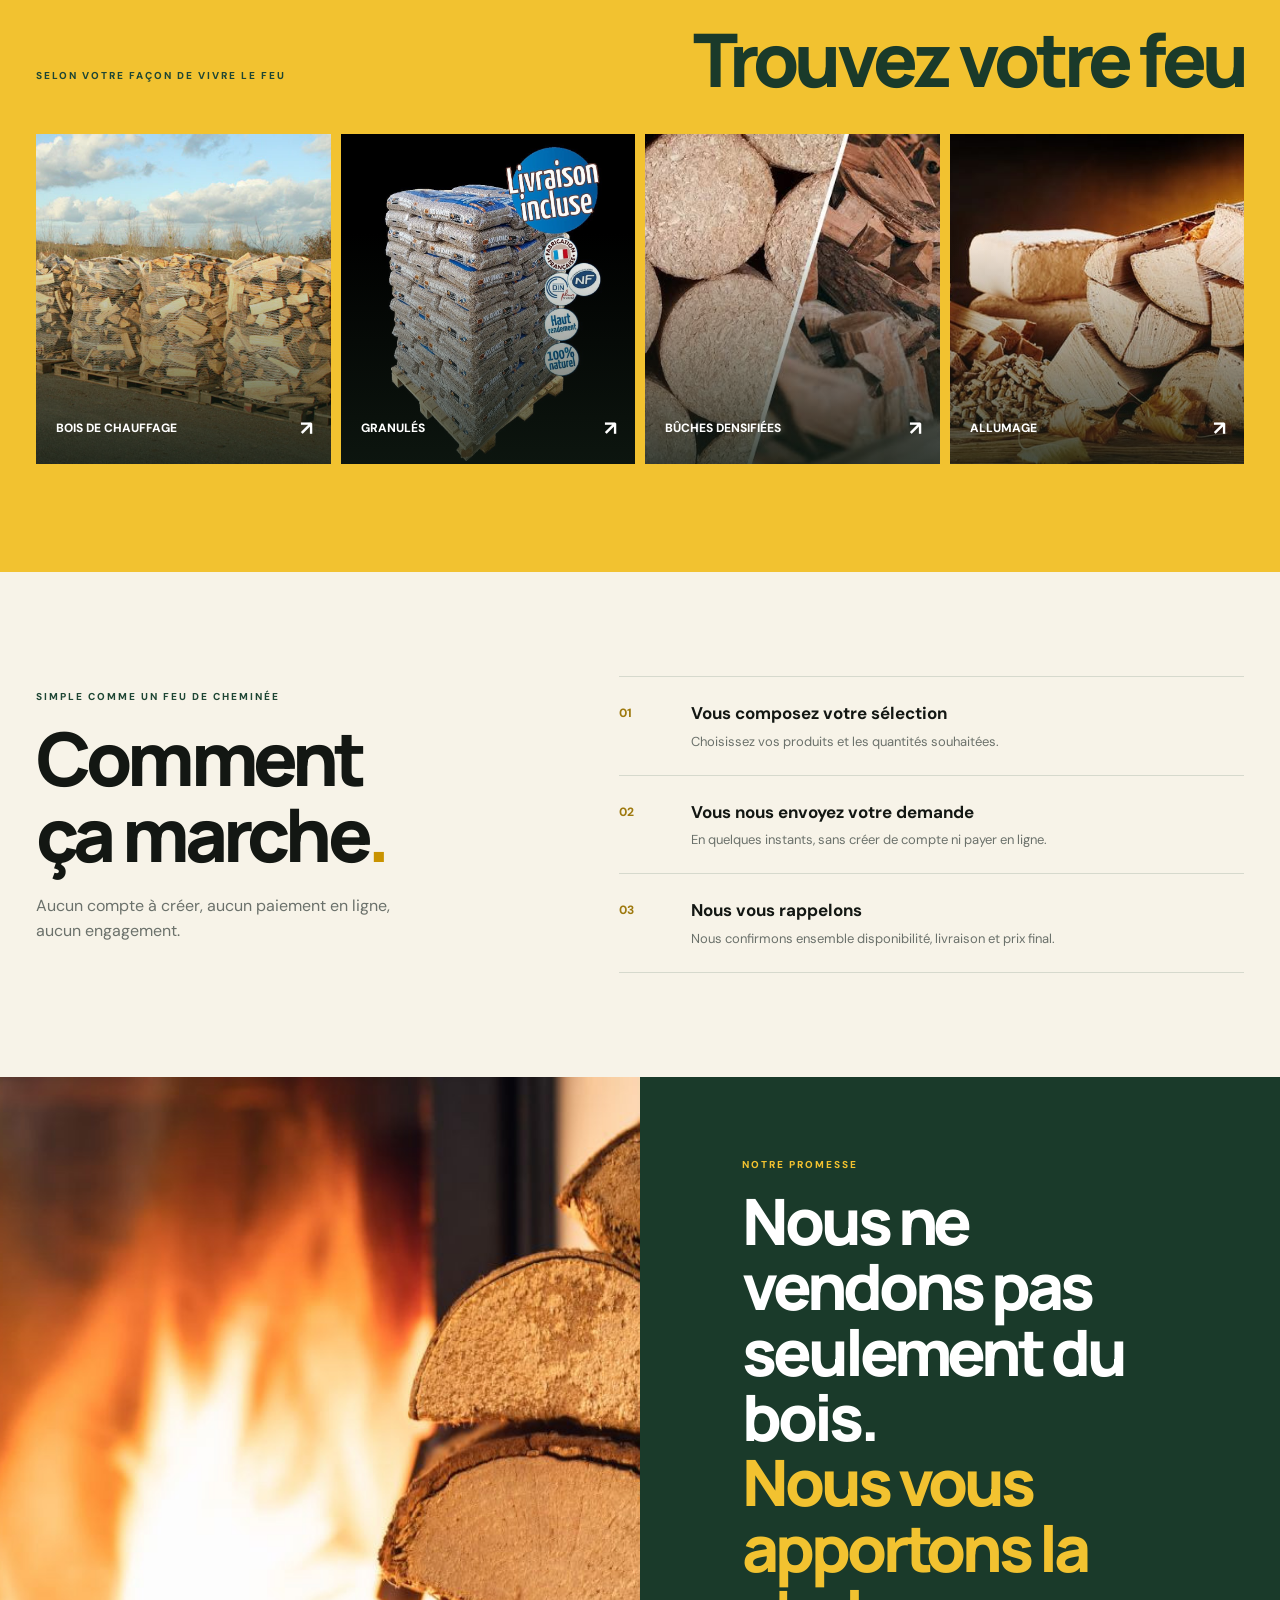
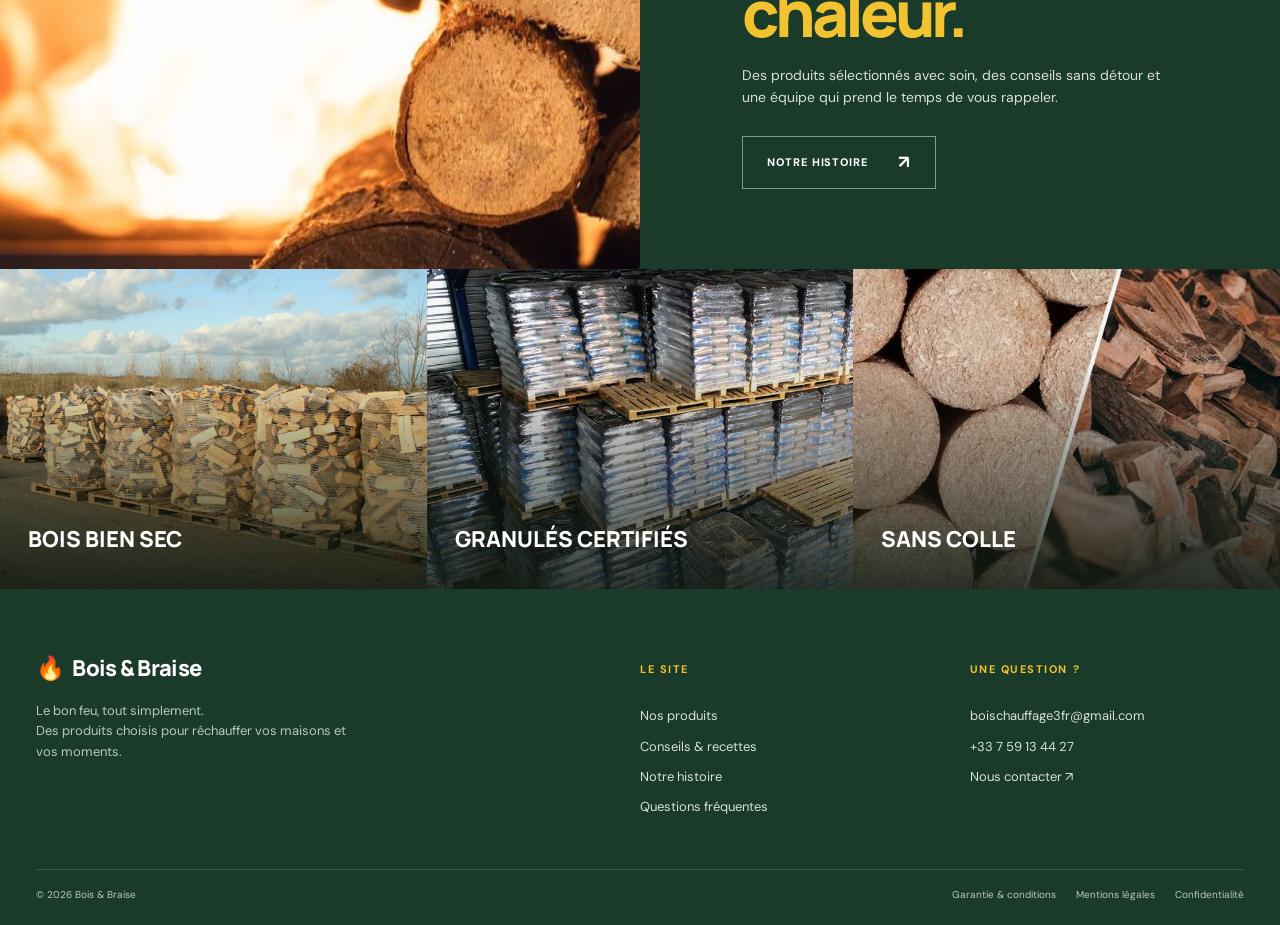
==== commit 6ef6bd9f: "Update index.html" ====
--- a/index.html
+++ b/index.html
@@ -1,7 +1,8 @@
 <!doctype html>
-<html lang="fr">
+<html lang="fr" translate="no">
 <head>
-  <meta charset="utf-8">
+  <meta charset="UTF-8"><meta name="google" content="notranslate">
+  <meta name="google" content="notranslate">
   <meta name="viewport" content="width=device-width, initial-scale=1">
   <meta name="theme-color" content="#1e4634">
   <meta name="description" content="Bois & Braise : bois de chauffage certifié NF, granulés ENplus A1, bûches densifiées sans colle. Composez votre demande, nous vous rappelons.">
@@ -10,6 +11,23 @@
   <link rel="preconnect" href="https://fonts.gstatic.com" crossorigin>
   <link href="https://fonts.googleapis.com/css2?family=DM+Sans:wght@400;500;600;700;800&family=Manrope:wght@400;500;600;700;800&display=swap" rel="stylesheet">
   <link rel="stylesheet" href="style.css">
+  <!-- Meta Pixel Code -->
+<script>
+!function(f,b,e,v,n,t,s)
+{if(f.fbq)return;n=f.fbq=function(){n.callMethod?
+n.callMethod.apply(n,arguments):n.queue.push(arguments)};
+if(!f._fbq)f._fbq=n;n.push=n;n.loaded=!0;n.version='2.0';
+n.queue=[];t=b.createElement(e);t.async=!0;
+t.src=v;s=b.getElementsByTagName(e)[0];
+s.parentNode.insertBefore(t,s)}(window, document,'script',
+'https://connect.facebook.net/en_US/fbevents.js');
+fbq('init', '1152052174196090');
+fbq('track', 'PageView');
+</script>
+<noscript><img height="1" width="1" style="display:none"
+src="https://www.facebook.com/tr?id=1152052174196090&ev=PageView&noscript=1"
+/></noscript>
+<!-- End Meta Pixel Code -->
 </head>
 <body data-page="home">
   <div class="announcement">Le bon feu, tout simplement <span>•</span> Demande sans engagement</div>
--- a/style.css
+++ b/style.css
@@ -1,2 +1,14 @@
 @import url('https://fonts.googleapis.com/css2?family=DM+Sans:wght@400;500;600;700;800&family=Manrope:wght@400;500;600;700;800&display=swap');
 :root{--forest:#1e4634;--forest-dark:#1a3a2a;--moss:#315b44;--mustard:#f2c230;--mustard-bright:#f5c242;--beige:#f7f3e8;--beige-deep:#ebe4d3;--white:#fffdf8;--ink:#131713;--muted:#6b716b;--line:#deded3;--serif:'Manrope',sans-serif;--sans:'DM Sans',sans-serif;--shadow:0 12px 36px #15271d18;--wrap:1320px}*{box-sizing:border-box}html{scroll-behavior:smooth;scroll-padding-top:104px}body{margin:0;background:var(--beige);color:var(--ink);font:16px/1.55 var(--sans);-webkit-font-smoothing:antialiased}button,input,select,textarea{font:inherit}button,a{-webkit-tap-highlight-color:transparent}a{color:inherit;text-decoration:none}img{display:block;width:100%;height:auto}.wrap{width:min(var(--wrap),calc(100% - 72px));margin-inline:auto}.announcement{height:31px;background:var(--forest-dark);color:#e5e9db;display:flex;align-items:center;justify-content:center;gap:12px;font-size:11px;letter-spacing:.11em;text-transform:uppercase}.announcement span{color:var(--mustard)}.site-header{height:82px;padding:0 max(36px,calc((100vw - var(--wrap))/2));position:sticky;top:0;z-index:20;background:var(--beige);display:flex;align-items:center;justify-content:space-between;border-bottom:1px solid #1e463419;gap:22px}.brand{display:inline-flex;align-items:center;gap:8px;font:800 22px/1 var(--serif);letter-spacing:-.7px;color:var(--forest-dark);white-space:nowrap}.brand-flame{font-size:23px}.main-nav{display:flex;align-items:center;gap:clamp(15px,2.1vw,33px)}.main-nav a{font-size:13px;font-weight:700;white-space:nowrap;position:relative;padding:8px 0}.main-nav a:after{content:'';position:absolute;bottom:2px;left:0;width:0;height:2px;background:var(--mustard);transition:width .2s}.main-nav a:hover:after,.main-nav a.active:after{width:100%}.request-button{border:0;background:var(--mustard);color:var(--forest-dark);height:46px;padding:0 17px;display:flex;align-items:center;gap:8px;font-size:12px;font-weight:800;cursor:pointer;white-space:nowrap}.request-button [data-cart-count]{min-width:22px;height:22px;border-radius:50%;display:grid;place-items:center;background:var(--forest);color:white}.request-total{font-weight:600;opacity:.72}.menu-toggle{display:none;border:0;background:transparent;font-size:23px;color:var(--forest);cursor:pointer}.home-hero{position:relative;min-height:min(760px,calc(100svh - 113px));background:var(--forest-dark);color:white;overflow:hidden;display:flex;align-items:center}.home-hero-image,.home-hero-shade{position:absolute;inset:0}.home-hero-image{background:url('images/images (9).jfif') center 53%/cover}.home-hero-shade{background:linear-gradient(90deg,#11261fee 0%,#13271dd9 38%,#13271d59 72%,#13271d26 100%)}.hero-content{position:relative;z-index:1;padding-block:100px 112px;animation:rise .75s both}.eyebrow{font-size:10px;font-weight:800;text-transform:uppercase;letter-spacing:.2em;color:var(--forest);margin:0 0 16px}.eyebrow-yellow{color:var(--mustard)}.hero-content h1{font:800 clamp(64px,9vw,132px)/.98 var(--serif);letter-spacing:-.075em;margin:0 0 28px;max-width:900px}.hero-content h1 span{color:var(--mustard)}.hero-copy{font-size:17px;line-height:1.75;color:#f5f2e8;max-width:630px;margin:0 0 32px}.button{min-height:53px;padding:0 24px;display:inline-flex;justify-content:center;align-items:center;gap:30px;font-size:11px;font-weight:800;text-transform:uppercase;letter-spacing:.08em;transition:transform .2s,background .2s}.button:hover{transform:translateY(-2px)}.button-yellow{background:var(--mustard);color:var(--forest-dark)}.button-yellow:hover{background:#ffda5c}.button-outline{border:1px solid #ffffff79;color:white}.button-outline:hover{background:#ffffff12}.button span{font-size:18px}.hero-note{position:absolute;right:36px;bottom:38px;color:#fff9;font-size:10px;text-transform:uppercase;letter-spacing:.12em;display:flex;align-items:center;gap:11px}.hero-note-line{height:1px;width:42px;background:var(--mustard)}.hero-index{position:absolute;bottom:38px;left:max(36px,calc((100vw - var(--wrap))/2));font-size:12px;font-weight:700;color:var(--mustard)}.hero-index span{color:#fff8;margin:0 4px}.section-green{background:var(--forest-dark);color:#fff}.section-yellow{background:var(--mustard);color:var(--forest-dark)}.section-beige{background:var(--beige)}.featured-section,.categories-section,.how-section{padding:104px 0}.section-heading{display:flex;align-items:end;justify-content:space-between;gap:20px;margin-bottom:38px}.section-heading h2,.how-grid h2,.story-copy h2,.page-title{font:800 clamp(40px,6vw,74px)/1.02 var(--serif);letter-spacing:-.065em;margin:0}.heading-light h2{color:#fff}.section-heading .eyebrow{margin-bottom:13px}.text-link{font-weight:800;font-size:12px;border-bottom:1px solid currentColor;padding-bottom:7px}.text-link span{margin-left:12px;font-size:16px}.featured-grid{display:grid;grid-template-columns:repeat(4,minmax(0,1fr));gap:15px}.feature-card{display:flex;flex-direction:column;min-width:0}.feature-image{height:255px;overflow:hidden;background:#d9d4c7}.feature-image img{height:100%;object-fit:cover;transition:transform .6s}.feature-card:hover img{transform:scale(1.045)}.feature-card-info{padding:17px 0 3px;display:flex;justify-content:space-between;align-items:start;gap:12px}.feature-card h3{margin:0;color:white;font:700 15px/1.35 var(--serif)}.feature-price{color:var(--mustard);font-size:13px;font-weight:800;white-space:nowrap}.feature-card p{color:#c3d0c3;font-size:11px;margin:7px 0}.categories-section{padding:100px 0 108px}.category-grid{display:grid;grid-template-columns:repeat(4,minmax(0,1fr));gap:10px;margin-top:38px}.category-tile{height:330px;position:relative;overflow:hidden;background:var(--forest)}.category-tile:after{content:'';position:absolute;inset:30% 0 0;background:linear-gradient(transparent,#101b13c9)}.category-tile img{height:100%;object-fit:cover;transition:transform .55s}.category-tile:hover img{transform:scale(1.05)}.category-tile span{position:absolute;left:20px;right:18px;bottom:20px;z-index:1;display:flex;justify-content:space-between;align-items:center;text-transform:uppercase;font-size:12px;font-weight:800;color:#fff}.category-tile b{font-size:20px}.how-grid{display:grid;grid-template-columns:.85fr 1.15fr;gap:10%;align-items:center}.how-grid h2{margin-bottom:23px}.yellow-period{color:#c99300}.muted{color:var(--muted);max-width:390px}.steps article{display:grid;grid-template-columns:55px 1fr;gap:17px;padding:23px 0;border-bottom:1px solid #1e463426}.steps article:first-child{border-top:1px solid #1e463426}.steps article>span{font-size:12px;font-weight:800;color:#9e790e;padding-top:4px}.steps h3{font-size:17px;margin:0 0 5px}.steps p{font-size:13px;color:var(--muted);margin:0}.story-band{display:grid;grid-template-columns:1fr 1fr;min-height:570px}.story-photo{min-height:480px;overflow:hidden}.story-photo img{height:100%;object-fit:cover}.story-copy{padding:80px clamp(35px,8vw,130px);align-self:center}.story-copy h2{font-size:clamp(37px,5vw,64px);color:white;margin-bottom:20px}.story-copy h2 span{color:var(--mustard)}.story-copy>p:not(.eyebrow){color:#d8e1d7;font-size:14px;max-width:440px;margin:0 0 28px}.proof-strip{display:grid;grid-template-columns:repeat(3,1fr)}.proof-strip article{min-height:320px;padding:28px;display:flex;flex-direction:column;justify-content:end;color:#fff;position:relative;isolation:isolate;overflow:hidden;background:#1a3a2a}.proof-strip article:before,.proof-strip article:after{content:'';position:absolute;inset:0;z-index:-1}.proof-strip article:before{background:var(--proof-image) center/cover;transition:transform .5s}.proof-strip article:after{background:linear-gradient(0deg,#101911dc,#10191108 72%)}.proof-strip article:hover:before{transform:scale(1.04)}.proof-strip span{font:800 22px var(--serif);text-transform:uppercase}.proof-strip p{margin:7px 0 0;max-height:0;opacity:0;overflow:hidden;transition:.25s;font-size:13px}.proof-strip article:hover p{max-height:55px;opacity:1}.site-footer{background:var(--forest-dark);color:#e1e9df;padding:67px 0 22px}.footer-grid{display:grid;grid-template-columns:2fr 1fr 1fr;gap:55px;padding-bottom:52px}.brand-light{color:#fff}.footer-brand p{color:#bac9bb;font-size:13px;max-width:330px;margin-top:17px}.footer-grid h3{font-size:11px;letter-spacing:.14em;text-transform:uppercase;color:var(--mustard);margin:5px 0 18px}.footer-grid>div:not(:first-child){display:flex;flex-direction:column;align-items:start;gap:10px}.footer-grid a:not(.brand){font-size:13px;color:#d7e1d7}.footer-grid a:hover,.footer-bottom a:hover{color:var(--mustard)}.footer-bottom{border-top:1px solid #ffffff27;padding-top:17px;display:flex;justify-content:space-between;gap:15px;font-size:10px;color:#bcc8bc}.footer-bottom>div{display:flex;gap:20px;flex-wrap:wrap}.page-hero{padding:84px 0 64px;background:var(--forest-dark);color:white}.page-hero .wrap{position:relative}.page-title{font-size:clamp(48px,7vw,86px);max-width:900px}.page-title em{color:var(--mustard);font-style:normal}.page-intro{max-width:580px;color:#d2ded2;font-size:15px;margin-top:18px}.catalogue-layout{display:grid;grid-template-columns:240px 1fr;gap:46px;padding:58px 0 90px}.catalogue-filter{align-self:start;position:sticky;top:110px}.filter-title{font:800 24px var(--serif);margin:0 0 24px}.filter-group{padding:0 0 23px;margin-bottom:23px;border-bottom:1px solid var(--line)}.filter-group h3{font-size:10px;letter-spacing:.16em;text-transform:uppercase;margin:0 0 14px}.filter-options{display:grid;gap:8px}.filter-chip{padding:9px 10px;border:0;background:transparent;text-align:left;cursor:pointer;font-size:13px;color:#515b53}.filter-chip.active,.filter-chip:hover{background:var(--forest);color:white}.range-row{display:flex;justify-content:space-between;font-size:12px;font-weight:700;margin-bottom:10px}.catalogue-filter input[type=range]{width:100%;accent-color:var(--forest)}.catalogue-tools{display:flex;justify-content:space-between;align-items:center;margin-bottom:19px;color:var(--muted);font-size:12px}.catalogue-tools select{background:transparent;border:0;border-bottom:1px solid var(--forest);padding:8px 22px 8px 5px;color:var(--ink);font-weight:700}.product-grid{display:grid;grid-template-columns:repeat(3,minmax(0,1fr));gap:16px}.product-card{background:var(--white);min-width:0;position:relative;overflow:hidden}.product-photo{height:235px;position:relative;overflow:hidden;background:#d9d4c7}.product-photo img{height:100%;object-fit:cover;transition:transform .5s}.product-card:hover .product-photo img{transform:scale(1.04)}.product-badge{position:absolute;left:12px;top:12px;background:var(--mustard);color:var(--forest-dark);padding:6px 9px;font-size:9px;font-weight:800;letter-spacing:.07em;text-transform:uppercase}.product-info{padding:15px 15px 17px}.product-info h3{font:700 15px/1.35 var(--serif);margin:0 0 5px;min-height:41px}.product-meta{color:var(--muted);font-size:11px;min-height:17px}.product-bottom{display:flex;justify-content:space-between;align-items:center;gap:8px;margin-top:13px}.product-price{font-size:14px;font-weight:800;color:var(--forest)}.product-price small{font-size:10px;font-weight:600;color:var(--muted)}.add-product{border:1px solid var(--forest);background:transparent;color:var(--forest);font-size:10px;font-weight:800;text-transform:uppercase;letter-spacing:.04em;padding:9px 10px;cursor:pointer}.add-product:hover,.add-product.in-cart{background:var(--forest);color:white}.card-quantity{display:none;align-items:center;gap:8px;color:var(--forest);font-weight:800;font-size:12px}.card-quantity.visible{display:flex}.card-quantity button{height:27px;width:27px;border:1px solid var(--forest);background:transparent;color:var(--forest);cursor:pointer}.catalogue-empty{grid-column:1/-1;padding:80px 20px;text-align:center;color:var(--muted)}.catalogue-loved{padding:76px 0;background:var(--mustard)}.catalogue-loved h2{font:800 45px var(--serif);letter-spacing:-.06em;margin:0 0 12px}.catalogue-loved p{max-width:550px}.calculator-area{padding:90px 0}.calculator-grid{display:grid;grid-template-columns:1fr 1fr;gap:16px}.calculator-card{padding:28px;background:var(--white);border:1px solid var(--line)}.calculator-card h3{font:800 24px var(--serif);margin:0 0 14px}.calculator-card label{display:block;font-size:11px;font-weight:800;margin:18px 0 6px}.calculator-card input,.calculator-card select,.contact-form input,.contact-form textarea{width:100%;min-height:45px;padding:10px 12px;background:white;border:1px solid #cfd3ca;color:var(--ink)}.calculator-result{padding:15px;margin-top:17px;background:var(--beige);font-weight:700;color:var(--forest)}.calculator-card .button{border:0;margin-top:15px;cursor:pointer}.article-grid{display:grid;grid-template-columns:repeat(3,1fr);gap:17px;padding:50px 0 90px}.article-card{background:var(--white)}.article-card img{height:230px;object-fit:cover}.article-card div{padding:20px}.article-card small{color:#967500;text-transform:uppercase;font-size:9px;font-weight:800;letter-spacing:.12em}.article-card h3{font:800 20px/1.25 var(--serif);margin:9px 0 17px}.article-card a{font-size:11px;font-weight:800;text-transform:uppercase;border-bottom:1px solid var(--mustard);padding-bottom:4px}.article-view{max-width:860px;padding:60px 0 90px}.article-view img{height:min(55vw,480px);object-fit:cover;margin:25px 0}.article-view p{line-height:1.85;color:#424943}.article-recent{background:var(--beige-deep);padding:40px}.article-recent h2{font:800 27px var(--serif)}.history-hero{background:var(--forest-dark);color:white;padding:90px 0}.history-hero h1{font:800 clamp(48px,7vw,90px)/1 var(--serif);letter-spacing:-.07em;max-width:900px;margin:0}.history-hero h1 em{font-style:normal;color:var(--mustard)}.history-hero p{max-width:560px;color:#dce7dc}.history-image{height:550px;object-fit:cover}.stat-band{display:grid;grid-template-columns:repeat(4,1fr);background:var(--mustard);padding:34px max(36px,calc((100vw - var(--wrap))/2));gap:18px}.stat-band strong{display:block;font:800 34px var(--serif)}.stat-band span{font-size:10px;font-weight:800;text-transform:uppercase;letter-spacing:.12em}.history-sections{padding:80px 0;display:grid;grid-template-columns:repeat(2,1fr);gap:40px}.history-sections article{padding:25px 0;border-top:1px solid var(--line)}.history-sections h2{font:800 27px var(--serif)}.history-sections p{color:var(--muted);line-height:1.8}.contact-layout{display:grid;grid-template-columns:.7fr 1.3fr;gap:10%;padding:65px 0 100px}.contact-aside{background:var(--forest);color:#fff;padding:34px;height:max-content}.contact-aside h2{font:800 31px var(--serif)}.contact-aside p{color:#d0dfd1;font-size:14px}.contact-aside a{color:var(--mustard);display:block;margin:18px 0;font-weight:700}.contact-form{display:grid;grid-template-columns:1fr 1fr;gap:16px}.contact-form .full{grid-column:1/-1}.contact-form label{display:block;font-size:11px;font-weight:800;margin-bottom:6px}.contact-form textarea{min-height:130px;resize:vertical}.contact-form .button{border:0;cursor:pointer;grid-column:1/-1;justify-self:start}.form-confirm{display:none;background:#dcebdc;color:var(--forest);padding:15px;margin-bottom:18px;font-size:13px;font-weight:700}.form-confirm.visible{display:block}.faq-layout{display:grid;grid-template-columns:220px 1fr;gap:60px;padding:58px 0 80px}.faq-categories{display:grid;gap:5px;align-content:start}.faq-categories button{border:0;background:transparent;text-align:left;padding:12px;font-weight:700;font-size:12px;cursor:pointer}.faq-categories button.active{background:var(--forest);color:#fff}.faq-item{border-top:1px solid var(--line)}.faq-item:last-child{border-bottom:1px solid var(--line)}.faq-question{width:100%;padding:20px 4px;border:0;background:none;text-align:left;font-weight:800;display:flex;justify-content:space-between;gap:15px;cursor:pointer}.faq-answer{display:none;color:var(--muted);font-size:13px;padding:0 40px 18px 4px;max-width:700px}.faq-item.open .faq-answer{display:block}.faq-question span:last-child{color:#a38000;font-size:20px}.faq-contact{background:var(--mustard);padding:44px;text-align:center}.faq-contact h2{font:800 34px var(--serif);margin:0 0 16px}.legal-copy{max-width:900px;padding:55px 0 90px}.legal-copy h2{font:800 23px var(--serif);margin-top:32px}.legal-copy p{color:var(--muted);line-height:1.8}.request-bar{position:fixed;z-index:25;bottom:0;left:0;right:0;background:var(--mustard);padding:12px max(24px,calc((100vw - var(--wrap))/2));display:flex;justify-content:space-between;align-items:center;gap:20px;box-shadow:0 -6px 24px #17261d25;transform:translateY(110%);transition:transform .25s}.request-bar.visible{transform:translateY(0)}.request-bar strong{font-size:13px}.request-bar span{font-size:12px}.request-bar button{border:0;background:var(--forest-dark);color:white;padding:13px 20px;font-size:10px;font-weight:800;text-transform:uppercase;letter-spacing:.08em;cursor:pointer}.request-overlay{position:fixed;inset:0;background:#101b13a8;z-index:50;display:none;align-items:stretch;justify-content:flex-end}.request-overlay.open{display:flex}.request-panel{background:var(--beige);width:min(560px,100%);height:100%;overflow:auto;padding:28px clamp(20px,4vw,42px);animation:slide-in .25s both}.request-panel-head{display:flex;justify-content:space-between;align-items:center;border-bottom:1px solid var(--line);padding-bottom:18px}.request-panel-head h2{font:800 32px var(--serif);margin:0}.close-request{border:0;background:transparent;font-size:25px;cursor:pointer}.request-lines{padding:13px 0}.request-line{display:grid;grid-template-columns:1fr auto;gap:12px;padding:14px 0;border-bottom:1px solid var(--line)}.request-line h3{font:700 14px var(--serif);margin:0}.request-line p{font-size:11px;color:var(--muted);margin:4px 0}.request-line-controls{display:flex;align-items:center;gap:9px}.request-line-controls button{width:26px;height:26px;border:1px solid var(--forest);background:transparent;color:var(--forest);cursor:pointer}.request-line-controls .remove-line{border:0;width:auto;color:#8b3422;font-size:10px}.request-summary{display:flex;justify-content:space-between;padding:18px 0;font-weight:800;border-top:1px solid var(--ink)}.request-empty{color:var(--muted);padding:35px 0}.request-panel .contact-form{margin-top:17px}.request-panel .request-actions{display:flex;justify-content:space-between;align-items:center}.clear-request{border:0;background:none;text-decoration:underline;color:#8b3422;cursor:pointer;font-size:11px}.toast{position:fixed;z-index:60;bottom:80px;left:50%;transform:translate(-50%,20px);padding:12px 18px;background:var(--forest-dark);color:white;font-size:12px;opacity:0;transition:.2s;pointer-events:none}.toast.visible{opacity:1;transform:translate(-50%,0)}.fade-in{animation:rise .45s both}@keyframes rise{from{opacity:0;transform:translateY(15px)}to{opacity:1;transform:translateY(0)}}@keyframes slide-in{from{transform:translateX(22px);opacity:.7}to{transform:translateX(0);opacity:1}}@media(max-width:1050px){.main-nav{gap:13px}.main-nav a{font-size:11px}.site-header{padding-inline:24px}.product-grid{grid-template-columns:repeat(2,minmax(0,1fr))}.featured-grid{grid-template-columns:repeat(2,1fr)}.feature-image{height:290px}.catalogue-layout{grid-template-columns:210px 1fr;gap:25px}}@media(max-width:760px){.wrap{width:calc(100% - 40px)}.announcement{font-size:9px;height:28px}.site-header{height:69px;padding:0 18px;gap:10px}.brand{font-size:20px}.menu-toggle{display:block;margin-left:auto}.main-nav{display:none;position:absolute;top:69px;left:0;right:0;padding:13px 20px 20px;background:var(--beige);border-bottom:1px solid var(--line);align-items:stretch;flex-direction:column;gap:3px}.main-nav.open{display:flex}.main-nav a{padding:10px 0;font-size:13px}.request-button{height:40px;padding:0 10px;font-size:10px;gap:6px}.request-total{display:none}.home-hero{min-height:calc(100svh - 97px)}.home-hero-image{background-position:57% center}.home-hero-shade{background:linear-gradient(90deg,#11261feF,#13271da6 76%,#13271d62)}.hero-content{padding-block:80px 115px}.hero-content h1{font-size:clamp(59px,16vw,96px)}.hero-copy{font-size:14px;max-width:520px}.hero-note{display:none}.hero-index{left:20px;bottom:22px}.featured-section,.categories-section,.how-section{padding:70px 0}.section-heading{align-items:start;flex-direction:column;margin-bottom:26px}.section-heading h2,.how-grid h2{font-size:50px}.featured-grid{gap:21px 12px}.feature-image{height:210px}.feature-card-info{display:block}.feature-card h3{font-size:13px}.feature-price{display:block;margin-top:5px}.category-grid{grid-template-columns:repeat(2,1fr);gap:8px;margin-top:25px}.category-tile{height:230px}.category-tile span{left:12px;right:10px;bottom:13px;font-size:9px}.how-grid{grid-template-columns:1fr;gap:30px}.steps article{grid-template-columns:38px 1fr;padding:18px 0}.steps h3{font-size:15px}.story-band{grid-template-columns:1fr}.story-photo{min-height:320px;height:55vw}.story-copy{padding:48px 20px 58px}.story-copy h2{font-size:43px}.proof-strip article{min-height:200px;padding:15px}.proof-strip span{font-size:16px}.proof-strip p{font-size:10px;max-height:60px;opacity:1}.footer-grid{grid-template-columns:1fr 1fr;gap:32px 18px}.footer-brand{grid-column:1/-1}.footer-bottom{flex-direction:column}.footer-bottom>div{gap:12px}.page-hero{padding:60px 0 42px}.page-title{font-size:54px}.page-intro{font-size:13px}.catalogue-layout{display:block;padding:28px 0 70px}.catalogue-filter{position:static;margin-bottom:20px}.filter-title{font-size:20px;margin-bottom:12px}.filter-options{display:flex;overflow:auto;padding-bottom:3px}.filter-chip{white-space:nowrap;font-size:10px;padding:8px}.filter-group{padding-bottom:13px;margin-bottom:12px}.catalogue-tools{margin-bottom:13px}.product-grid{grid-template-columns:repeat(2,minmax(0,1fr));gap:9px}.product-photo{height:170px}.product-info{padding:12px 10px}.product-info h3{font-size:12px;min-height:48px}.product-bottom{align-items:start;flex-direction:column;margin-top:10px}.product-price{font-size:13px}.add-product{width:100%;font-size:9px;padding:9px 5px}.catalogue-loved{padding:53px 0}.catalogue-loved h2{font-size:36px}.calculator-area{padding:60px 0}.calculator-grid{grid-template-columns:1fr}.calculator-card{padding:22px}.article-grid{grid-template-columns:1fr 1fr;gap:10px;padding:35px 0 60px}.article-card img{height:165px}.article-card div{padding:13px}.article-card h3{font-size:15px}.article-card small{font-size:8px}.history-hero{padding:65px 0}.history-hero h1{font-size:56px}.history-image{height:330px}.stat-band{grid-template-columns:1fr 1fr;padding:24px 20px;gap:20px}.stat-band strong{font-size:28px}.history-sections{grid-template-columns:1fr;gap:5px;padding-block:55px}.contact-layout{grid-template-columns:1fr;gap:24px;padding:35px 0 70px}.contact-form{grid-template-columns:1fr}.contact-form .full{grid-column:auto}.faq-layout{grid-template-columns:1fr;gap:25px;padding:32px 0 55px}.faq-categories{display:flex;overflow:auto}.faq-categories button{white-space:nowrap}.faq-question{font-size:13px}.faq-contact{padding:33px 20px}.faq-contact h2{font-size:28px}.request-bar{padding:10px 15px}.request-bar strong{font-size:11px}.request-bar span{font-size:10px}.request-bar button{padding:12px 13px;font-size:9px}.request-panel{padding:21px 18px}.request-panel-head h2{font-size:27px}.request-panel .contact-form{grid-template-columns:1fr}.request-panel .contact-form .full{grid-column:auto}.request-panel .contact-form .button{grid-column:auto}.request-panel .request-actions{align-items:start;gap:10px;flex-direction:column}.legal-copy{padding:35px 0 65px}}@media(prefers-reduced-motion:reduce){*,*:before,*:after{scroll-behavior:auto!important;animation-duration:.01ms!important;transition-duration:.01ms!important}}
+/* FIX BOUTON WHATSAPP - bien visible */
+button[data-send-via="whatsapp"],
+a[data-send-via="whatsapp"] {
+  background: #25D366 !important;
+  color: #ffffff !important;
+  border: 2px solid #25D366 !important;
+  font-weight: 800 !important;
+}
+button[data-send-via="whatsapp"]:hover {
+  background: #1DA851 !important;
+  border-color: #1DA851 !important;
+}
